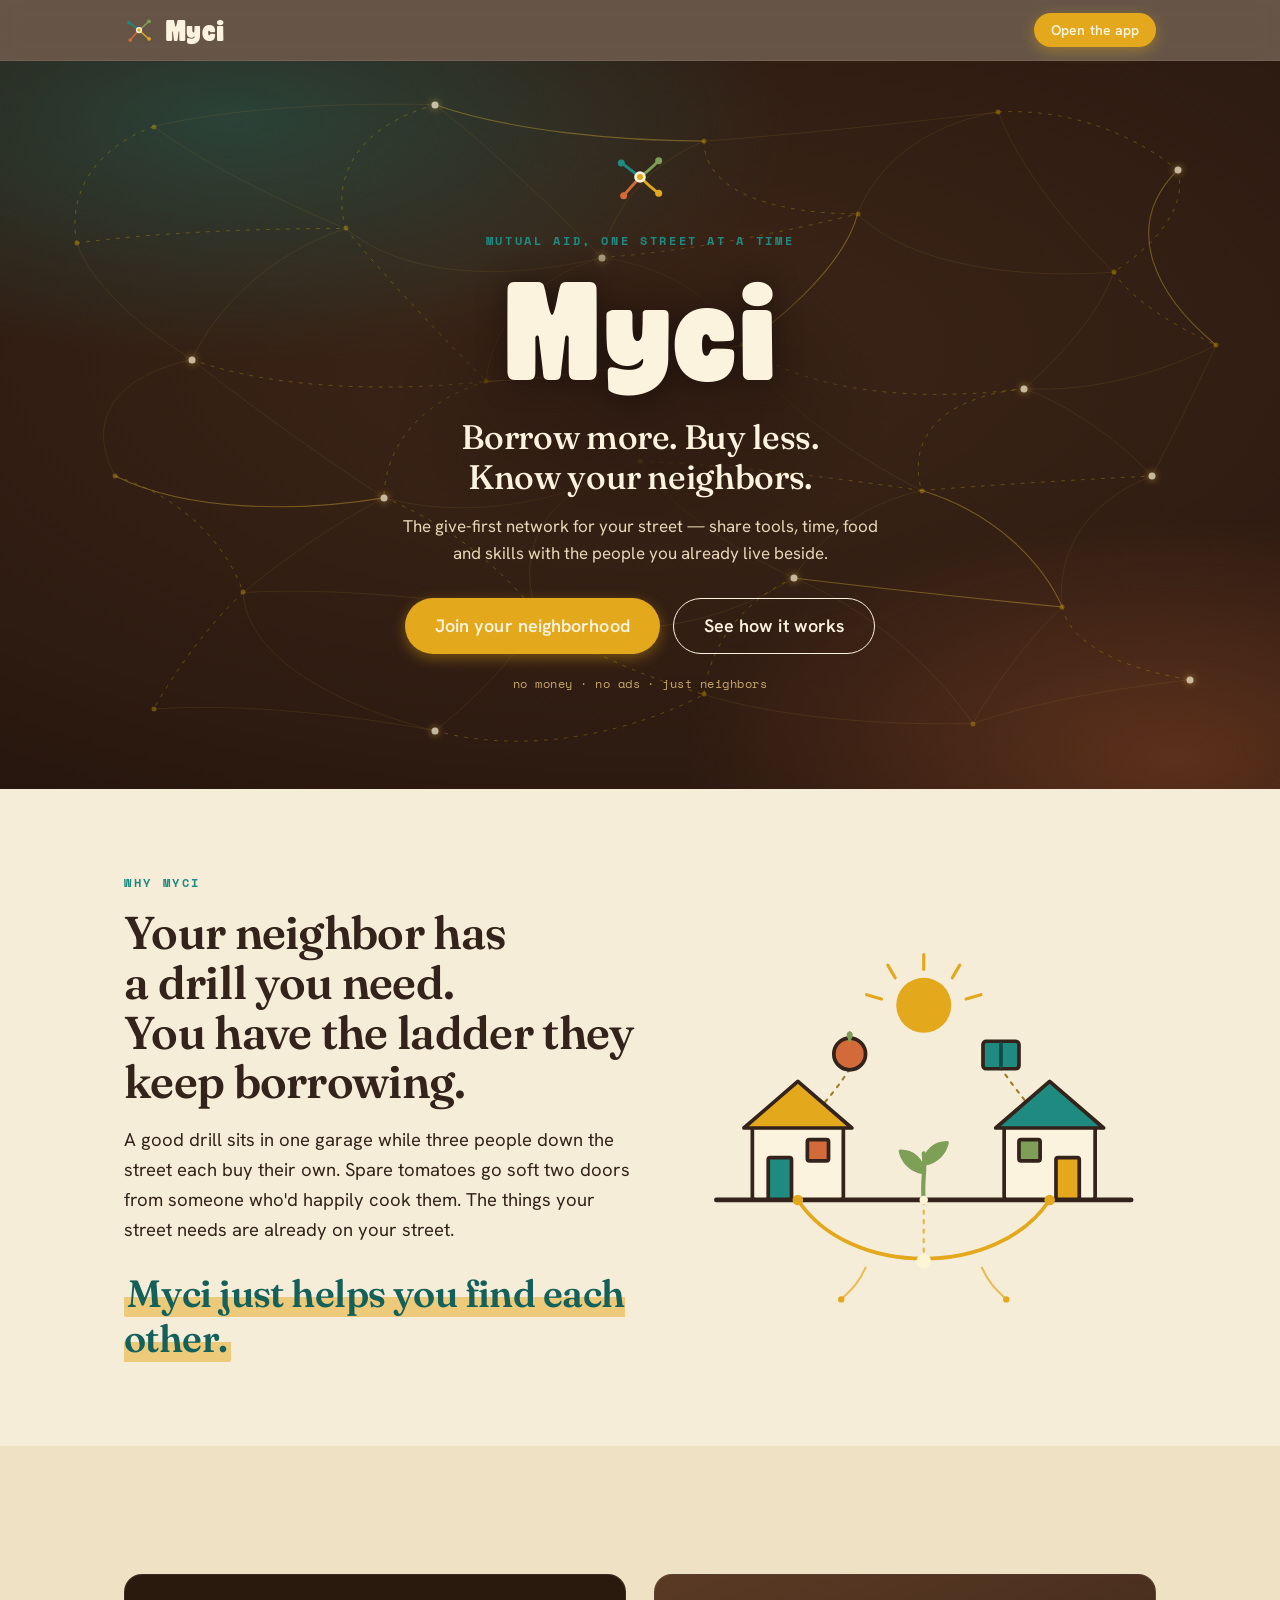
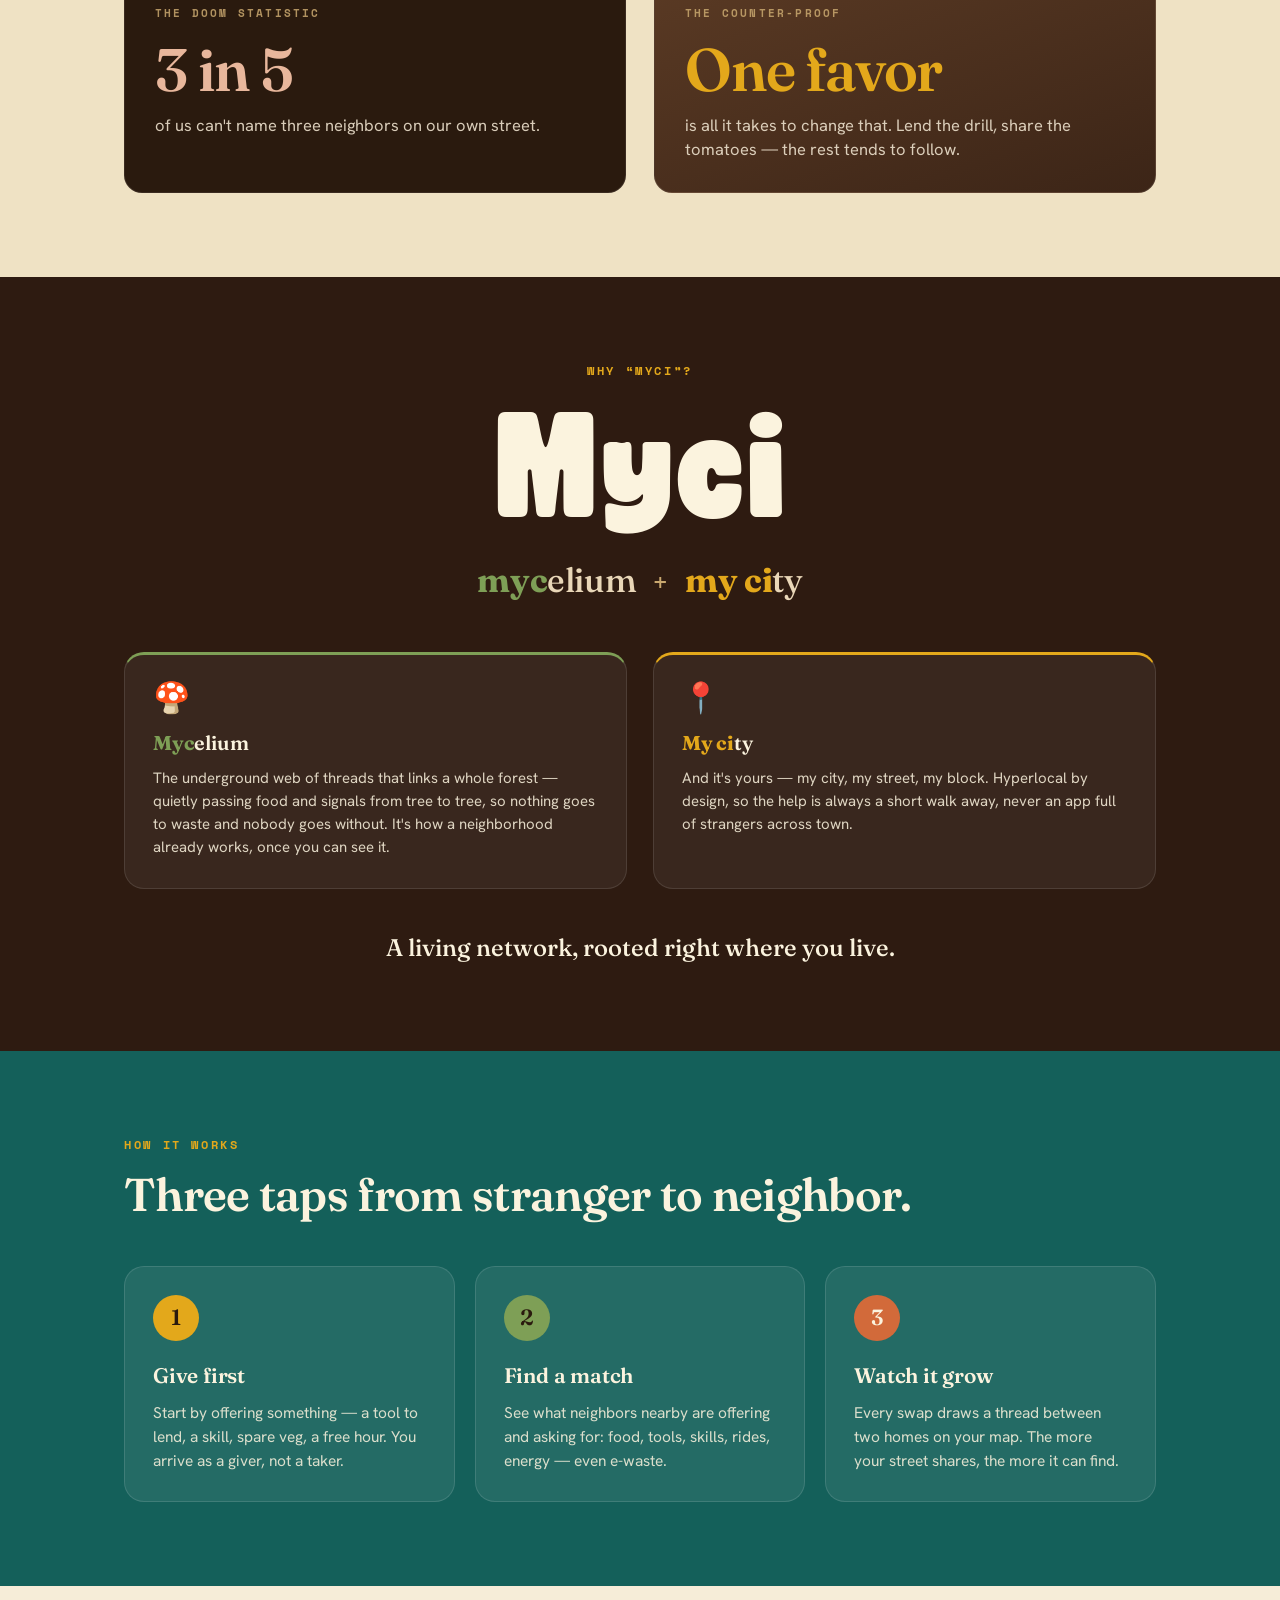
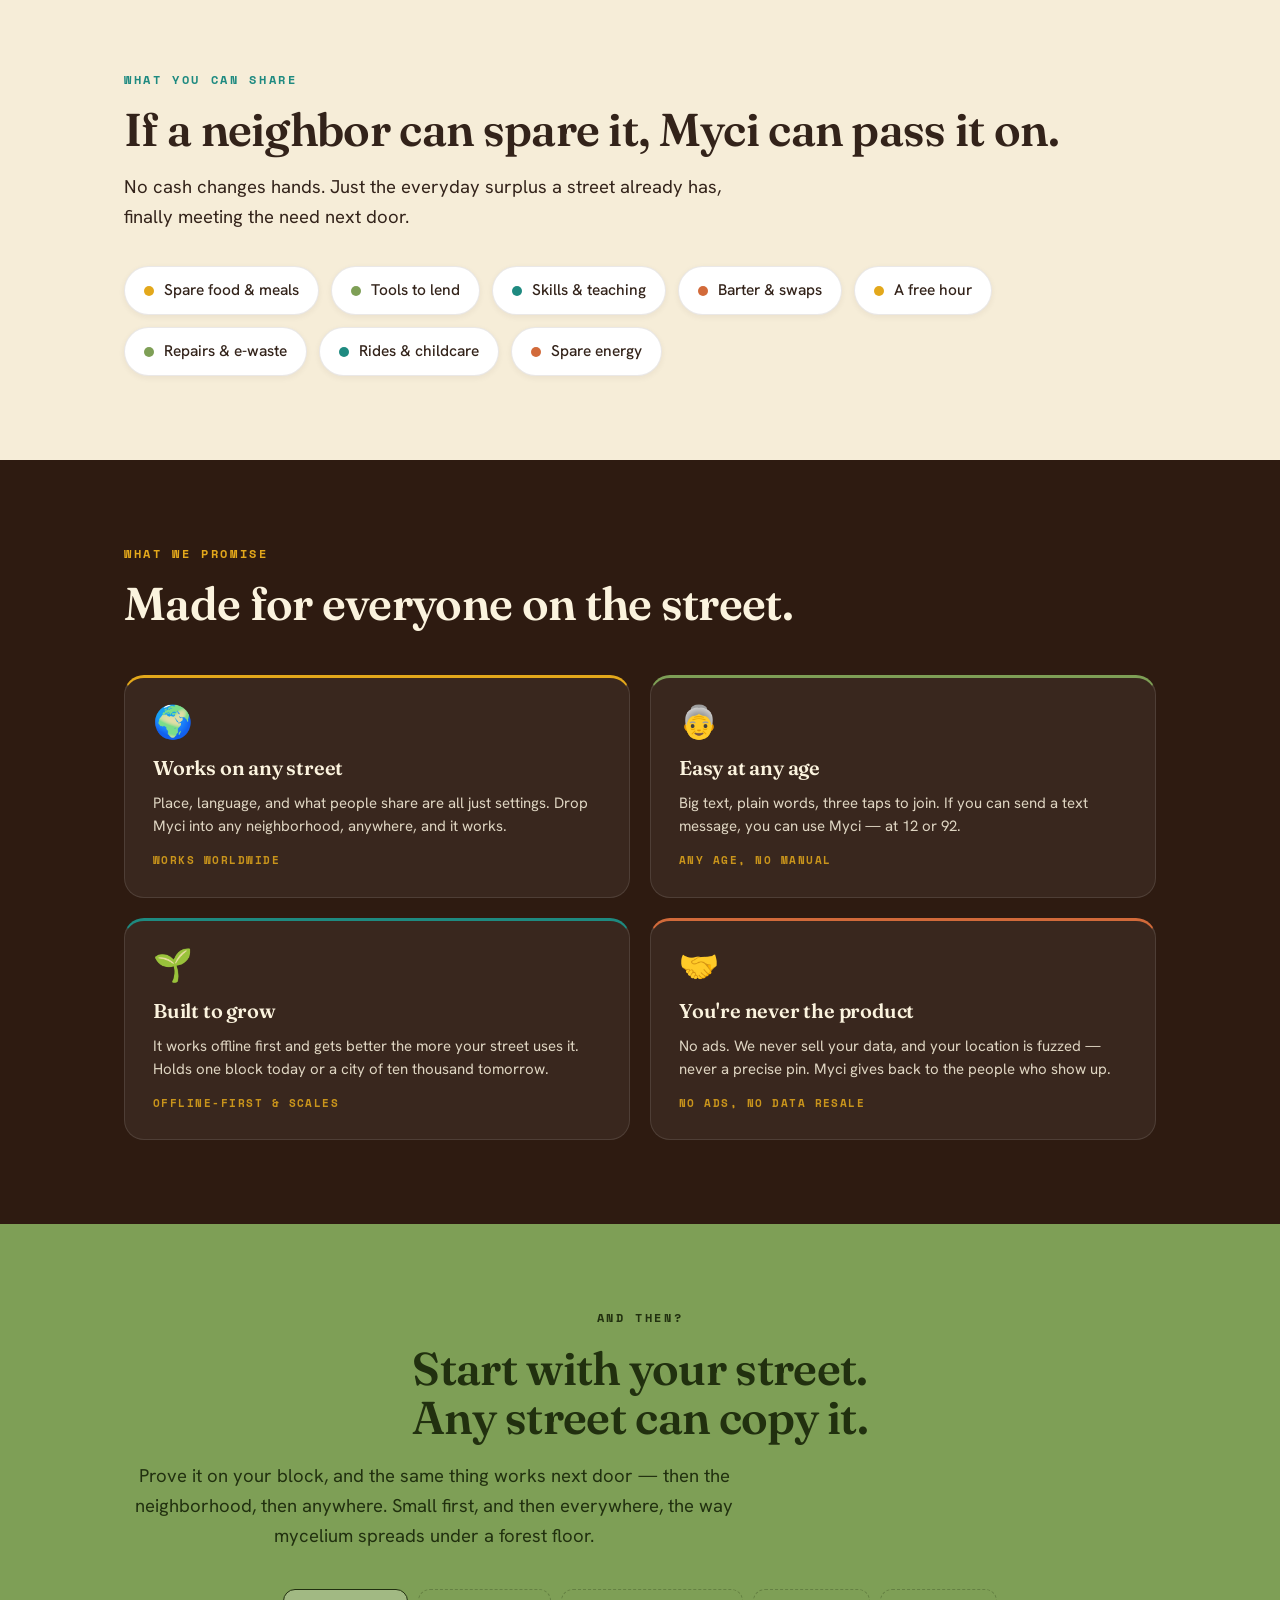
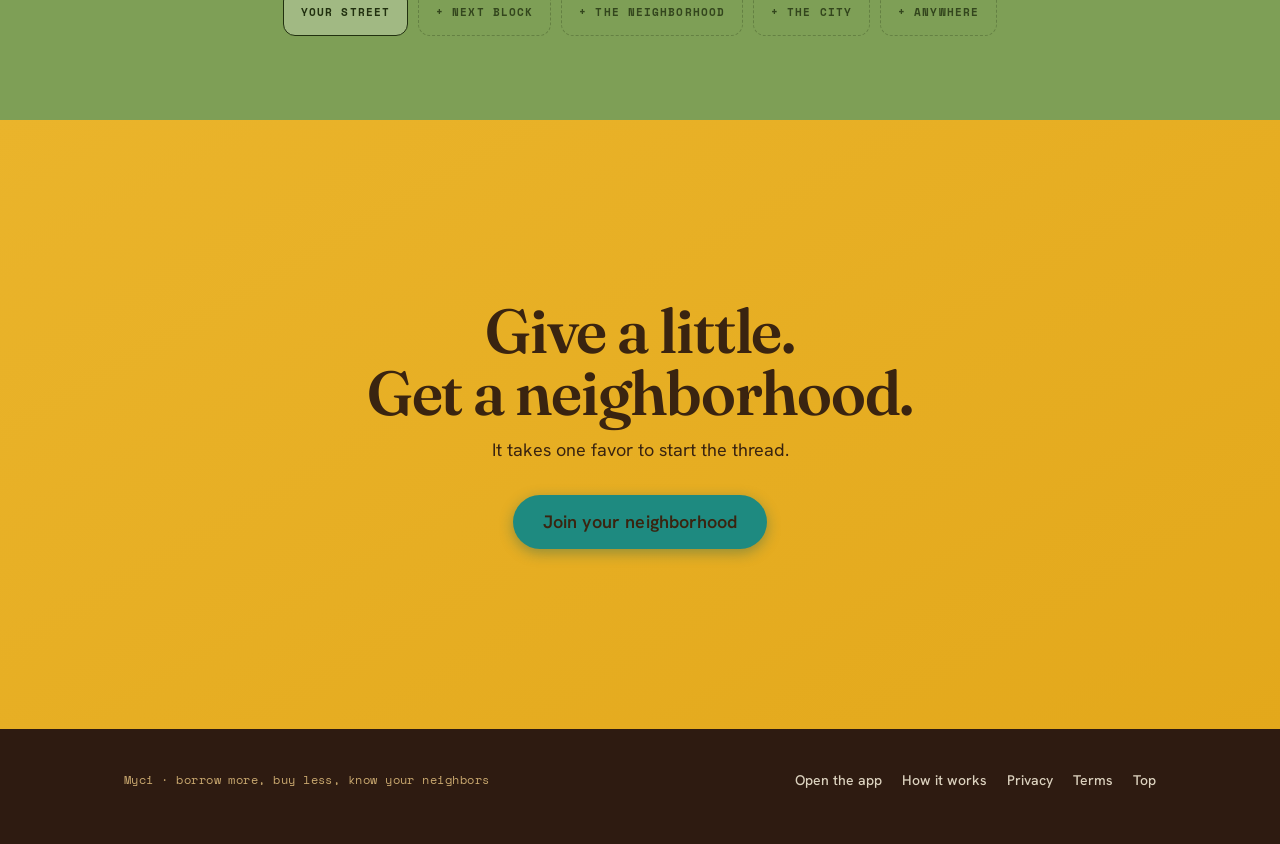
==== myci/index.html @ ec3f11c5 "Add backend API, auth, i18n, and supporting docs - Serverless API routes (auth, posts, neighbors, ac" ====
<!DOCTYPE html>
<html lang="en">
<head>
<meta charset="UTF-8" />
<meta name="viewport" content="width=device-width, initial-scale=1.0" />
<title>Myci — borrow more, buy less, know your neighbors</title>
<meta name="description" content="Myci is the give-first mutual-aid network for your street. Share tools, time, food and skills with the neighbors you already have. No money, no precise location, no ads." />

<meta property="og:title" content="Myci — borrow more, buy less, know your neighbors" />
<meta property="og:description" content="The give-first network for your street. Connect a surplus to a need on one block, then let it grow." />
<meta property="og:type" content="website" />

<link rel="preconnect" href="https://fonts.googleapis.com" />
<link rel="preconnect" href="https://fonts.gstatic.com" crossorigin />
<!-- Fraunces (display, soft 70s serif) · Hanken Grotesk (modern body/UI) · Space Mono (eyebrows) -->
<link href="https://fonts.googleapis.com/css2?family=Fraunces:opsz,wght@9..144,400;9..144,500;9..144,600;9..144,700&family=Hanken+Grotesk:wght@400;500;600;700&family=Space+Mono:wght@400;700&display=swap" rel="stylesheet" />

<link rel="stylesheet" href="globals.css" />
<style>html { scroll-behavior: smooth; }</style>
</head>
<body class="landing">

<a class="skip" href="#main">Skip to content</a>

<!-- ── Header ───────────────────────────────────────────────────────────── -->
<header class="site-header">
  <div class="wrap">
    <a class="logo-lockup" href="/" aria-label="Myci home">
      <svg class="logo-mark" viewBox="0 0 48 48" fill="none" aria-hidden="true">
        <g stroke-linecap="round">
          <path d="M24 24 C18 20 13 15 8 12"   stroke="#1E8A80" stroke-width="2.4"/>
          <path d="M24 24 C31 19 36 14 40 10"  stroke="#7E9F56" stroke-width="2.4"/>
          <path d="M24 24 C19 30 14 35 10 40"  stroke="#D26A3A" stroke-width="2.4"/>
          <path d="M24 24 C31 31 36 35 40 38"  stroke="#E3A81B" stroke-width="2.4"/>
        </g>
        <g>
          <circle cx="8"  cy="12" r="3" fill="#1E8A80"/>
          <circle cx="40" cy="10" r="3" fill="#7E9F56"/>
          <circle cx="10" cy="40" r="3" fill="#D26A3A"/>
          <circle cx="40" cy="38" r="3" fill="#E3A81B"/>
          <circle cx="24" cy="24" r="5" fill="#FBF3DE"/>
          <circle cx="24" cy="24" r="2.6" fill="#E3A81B"/>
        </g>
      </svg>
      <span class="logo-word">Myci</span>
    </a>
    <a class="btn btn-primary btn-sm" href="/app">Open the app</a>
  </div>
</header>

<main id="main">

  <!-- ── Hero ───────────────────────────────────────────────────────────── -->
  <section class="hero">
    <!-- Living mycelium mesh — same construction as the in-app MyceliumNet -->
    <div class="hero-net" id="heroNet" aria-hidden="true"></div>
    <div class="hero-veil" aria-hidden="true"></div>

    <div class="wrap">
      <span class="logo-lockup anim">
        <svg class="logo-mark floaty" viewBox="0 0 48 48" fill="none" aria-hidden="true">
          <g stroke-linecap="round">
            <path d="M24 24 C18 20 13 15 8 12"  stroke="#1E8A80" stroke-width="2.4"/>
            <path d="M24 24 C31 19 36 14 40 10" stroke="#7E9F56" stroke-width="2.4"/>
            <path d="M24 24 C19 30 14 35 10 40" stroke="#D26A3A" stroke-width="2.4"/>
            <path d="M24 24 C31 31 36 35 40 38" stroke="#E3A81B" stroke-width="2.4"/>
          </g>
          <g>
            <circle cx="8"  cy="12" r="3" fill="#1E8A80"/>
            <circle cx="40" cy="10" r="3" fill="#7E9F56"/>
            <circle cx="10" cy="40" r="3" fill="#D26A3A"/>
            <circle cx="40" cy="38" r="3" fill="#E3A81B"/>
            <circle cx="24" cy="24" r="5" fill="#FBF3DE"/>
            <circle cx="24" cy="24" r="2.6" fill="#E3A81B"/>
          </g>
        </svg>
      </span>
      <p class="eyebrow anim d1">Mutual aid, one street at a time</p>
      <h1 class="anim d1">Myci</h1>
      <p class="tagline anim d2">Borrow more. Buy less.<br />Know your neighbors.</p>
      <p class="subline anim d3">The give-first network for your street — share tools, time, food and skills with the people you already live beside.</p>
      <div class="hero-cta anim d4">
        <a class="btn btn-primary btn-lg" href="/app">Join your neighborhood</a>
        <a class="btn btn-outline btn-lg" href="#how">See how it works</a>
      </div>
      <p class="hero-note anim d5">no money · no ads · just neighbors</p>
    </div>
  </section>

  <!-- ── Why ────────────────────────────────────────────────────────────── -->
  <section class="band band-paper">
    <div class="wrap split-grid">
      <div>
        <p class="eyebrow reveal">Why Myci</p>
        <h2 class="section-title reveal" style="--d:.05s">Your neighbor has a drill you need.<br />You have the ladder they keep borrowing.</h2>
        <p class="section-lead reveal" style="--d:.1s">A good drill sits in one garage while three people down the street each buy their own. Spare tomatoes go soft two doors from someone who'd happily cook them. The things your street needs are already on your street.</p>
        <p class="punch-line reveal" style="--d:.18s"><span class="hl">Myci just helps you find each other.</span></p>
      </div>

      <div class="reveal reveal-r" style="--d:.12s">
        <svg class="illus" viewBox="0 0 440 360" role="img" aria-label="Two houses on a street connected by an underground mycelium thread, sharing a tomato and a book">
          <g stroke="#33231A" stroke-width="3.5" stroke-linecap="round" stroke-linejoin="round">
            <!-- sun -->
            <g stroke="#E3A81B" stroke-width="3">
              <line x1="220" y1="26" x2="220" y2="40"/>
              <line x1="186" y1="36" x2="193" y2="48"/>
              <line x1="254" y1="36" x2="247" y2="48"/>
              <line x1="166" y1="64" x2="180" y2="68"/>
              <line x1="274" y1="64" x2="260" y2="68"/>
            </g>
            <circle cx="220" cy="74" r="26" fill="#E3A81B" stroke="none"/>

            <!-- floating shared things -->
            <g stroke-width="2" stroke="#9c7d2e" stroke-dasharray="3 6" fill="none">
              <path d="M150 134 C 135 158, 120 172, 110 186"/>
              <path d="M292 132 C 308 156, 322 170, 330 186"/>
            </g>
            <!-- tomato -->
            <circle cx="150" cy="120" r="15" fill="#D26A3A"/>
            <path d="M150 105 C 146 99, 154 99, 150 105" fill="#7E9F56" stroke="#7E9F56"/>
            <line x1="150" y1="100" x2="150" y2="107" stroke="#7E9F56" stroke-width="3"/>
            <!-- book -->
            <rect x="276" y="108" width="34" height="26" rx="3" fill="#1E8A80"/>
            <line x1="293" y1="110" x2="293" y2="132" stroke="#0e4b46"/>

            <!-- house A -->
            <rect x="58" y="188" width="86" height="70" rx="3" fill="#FBF3DE"/>
            <polygon points="50,190 101,146 152,190" fill="#E3A81B"/>
            <rect x="73" y="218" width="22" height="40" rx="2" fill="#1E8A80"/>
            <rect x="110" y="201" width="20" height="20" rx="2" fill="#D26A3A"/>

            <!-- house B -->
            <rect x="296" y="188" width="86" height="70" rx="3" fill="#FBF3DE"/>
            <polygon points="288,190 339,146 390,190" fill="#1E8A80"/>
            <rect x="345" y="218" width="22" height="40" rx="2" fill="#E3A81B"/>
            <rect x="310" y="201" width="20" height="20" rx="2" fill="#7E9F56"/>

            <!-- ground -->
            <line x1="24" y1="258" x2="416" y2="258" stroke-width="4.5"/>

            <!-- central sprout -->
            <path d="M220 258 C 218 240, 222 230, 220 214" fill="none" stroke="#7E9F56" stroke-width="4"/>
            <path d="M220 232 C 206 230, 200 220, 198 212 C 210 212, 218 220, 220 232 Z" fill="#7E9F56" stroke="#7E9F56"/>
            <path d="M220 224 C 234 222, 240 212, 242 204 C 230 204, 222 212, 220 224 Z" fill="#7E9F56" stroke="#7E9F56"/>
          </g>

          <!-- underground mycelium network (amber on soil) -->
          <g fill="none" stroke="#E3A81B" stroke-linecap="round">
            <path d="M101 258 C 150 332, 290 332, 339 258" stroke-width="3.5"/>
            <path d="M220 316 L 220 258" stroke-width="2" stroke-dasharray="3 6" stroke-opacity=".8"/>
            <path d="M165 322 C 158 338, 150 344, 142 352" stroke-width="2" stroke-opacity=".7"/>
            <path d="M275 322 C 282 338, 290 344, 298 352" stroke-width="2" stroke-opacity=".7"/>
          </g>
          <g>
            <circle cx="101" cy="258" r="5" fill="#E3A81B"/>
            <circle cx="339" cy="258" r="5" fill="#E3A81B"/>
            <circle cx="220" cy="316" r="7" fill="#FEF4D6"/>
            <circle cx="142" cy="352" r="3" fill="#E3A81B"/>
            <circle cx="298" cy="352" r="3" fill="#E3A81B"/>
            <circle cx="220" cy="258" r="4" fill="#FEF4D6"/>
          </g>
        </svg>
      </div>
    </div>
  </section>

  <!-- ── Doom stat → counter-proof (eyebrows kept on purpose) ───────────── -->
  <section class="band band-paper2">
    <div class="wrap">
      <div class="counter">
        <div class="stat-card stat-doom reveal reveal-l">
          <p class="stat-kicker">The doom statistic</p>
          <p class="stat-big">3 in 5</p>
          <p class="stat-label">of us can't name three neighbors on our own street.</p>
        </div>
        <div class="stat-card stat-proof reveal reveal-r" style="--d:.1s">
          <p class="stat-kicker">The counter-proof</p>
          <p class="stat-big">One favor</p>
          <p class="stat-label">is all it takes to change that. Lend the drill, share the tomatoes — the rest tends to follow.</p>
        </div>
      </div>
    </div>
  </section>

  <!-- ── Why the name "Myci" ────────────────────────────────────────────── -->
  <section class="band band-cocoa on-dark" id="name">
    <div class="wrap center">
      <p class="eyebrow reveal">Why &ldquo;Myci&rdquo;?</p>
      <div class="name-word reveal" style="--d:.05s" aria-label="Myci">Myci</div>
      <p class="name-blend reveal" style="--d:.1s">
        <span><b class="nb-myc">myc</b>elium</span>
        <span class="nb-plus">+</span>
        <span><b class="nb-city">my ci</b>ty</span>
      </p>
      <div class="name-cols">
        <article class="name-card reveal" style="--d:.05s">
          <div class="ico">🍄</div>
          <h3><b class="nb-myc">Myc</b>elium</h3>
          <p>The underground web of threads that links a whole forest — quietly passing food and signals from tree to tree, so nothing goes to waste and nobody goes without. It's how a neighborhood already works, once you can see it.</p>
        </article>
        <article class="name-card city reveal" style="--d:.12s">
          <div class="ico">📍</div>
          <h3><b class="nb-city">My ci</b>ty</h3>
          <p>And it's yours — my city, my street, my block. Hyperlocal by design, so the help is always a short walk away, never an app full of strangers across town.</p>
        </article>
      </div>
      <p class="name-foot reveal" style="--d:.18s">A living network, rooted right where you live.</p>
    </div>
  </section>

  <!-- ── How it works ───────────────────────────────────────────────────── -->
  <section class="band band-teal on-dark" id="how">
    <div class="wrap">
      <p class="eyebrow reveal">How it works</p>
      <h2 class="section-title reveal" style="--d:.05s">Three taps from stranger to neighbor.</h2>
      <div class="steps">
        <article class="step reveal" style="--d:.05s">
          <div class="step-num">1</div>
          <h3>Give first</h3>
          <p>Start by offering something — a tool to lend, a skill, spare veg, a free hour. You arrive as a giver, not a taker.</p>
        </article>
        <article class="step reveal" style="--d:.15s">
          <div class="step-num">2</div>
          <h3>Find a match</h3>
          <p>See what neighbors nearby are offering and asking for: food, tools, skills, rides, energy — even e-waste.</p>
        </article>
        <article class="step reveal" style="--d:.25s">
          <div class="step-num">3</div>
          <h3>Watch it grow</h3>
          <p>Every swap draws a thread between two homes on your map. The more your street shares, the more it can find.</p>
        </article>
      </div>
    </div>
  </section>

  <!-- ── What you can share ─────────────────────────────────────────────── -->
  <section class="band band-paper">
    <div class="wrap">
      <p class="eyebrow reveal">What you can share</p>
      <h2 class="section-title reveal" style="--d:.05s">If a neighbor can spare it, Myci can pass it on.</h2>
      <p class="section-lead reveal" style="--d:.1s">No cash changes hands. Just the everyday surplus a street already has, finally meeting the need next door.</p>
      <div class="chips reveal" style="--d:.15s">
        <span class="chip"><span class="dot" style="background:#E3A81B"></span>Spare food &amp; meals</span>
        <span class="chip"><span class="dot" style="background:#7E9F56"></span>Tools to lend</span>
        <span class="chip"><span class="dot" style="background:#1E8A80"></span>Skills &amp; teaching</span>
        <span class="chip"><span class="dot" style="background:#D26A3A"></span>Barter &amp; swaps</span>
        <span class="chip"><span class="dot" style="background:#E3A81B"></span>A free hour</span>
        <span class="chip"><span class="dot" style="background:#7E9F56"></span>Repairs &amp; e-waste</span>
        <span class="chip"><span class="dot" style="background:#1E8A80"></span>Rides &amp; childcare</span>
        <span class="chip"><span class="dot" style="background:#D26A3A"></span>Spare energy</span>
      </div>
    </div>
  </section>

  <!-- ── Promises (the four criteria, said plainly) ─────────────────────── -->
  <section class="band band-cocoa on-dark">
    <div class="wrap">
      <p class="eyebrow reveal">What we promise</p>
      <h2 class="section-title reveal" style="--d:.05s">Made for everyone on the street.</h2>
      <div class="principles">
        <article class="principle reveal" style="--d:.05s">
          <div class="ico">🌍</div>
          <h3>Works on any street</h3>
          <p>Place, language, and what people share are all just settings. Drop Myci into any neighborhood, anywhere, and it works.</p>
          <p class="tick">Works worldwide</p>
        </article>
        <article class="principle reveal" style="--d:.12s">
          <div class="ico">👵</div>
          <h3>Easy at any age</h3>
          <p>Big text, plain words, three taps to join. If you can send a text message, you can use Myci — at 12 or 92.</p>
          <p class="tick">Any age, no manual</p>
        </article>
        <article class="principle reveal" style="--d:.19s">
          <div class="ico">🌱</div>
          <h3>Built to grow</h3>
          <p>It works offline first and gets better the more your street uses it. Holds one block today or a city of ten thousand tomorrow.</p>
          <p class="tick">Offline-first &amp; scales</p>
        </article>
        <article class="principle reveal" style="--d:.26s">
          <div class="ico">🤝</div>
          <h3>You're never the product</h3>
          <p>No ads. We never sell your data, and your location is fuzzed — never a precise pin. Myci gives back to the people who show up.</p>
          <p class="tick">No ads, no data resale</p>
        </article>
      </div>
    </div>
  </section>

  <!-- ── One street → every street ──────────────────────────────────────── -->
  <section class="band band-green">
    <div class="wrap pattern">
      <p class="eyebrow reveal" style="color:#21300F">And then?</p>
      <h2 class="section-title reveal" style="--d:.05s">Start with your street.<br />Any street can copy it.</h2>
      <p class="section-lead center reveal" style="--d:.1s">Prove it on your block, and the same thing works next door — then the neighborhood, then anywhere. Small first, and then everywhere, the way mycelium spreads under a forest floor.</p>
      <div class="grid-streets reveal" style="--d:.15s">
        <span class="tile lit">Your street</span>
        <span class="tile">+ next block</span>
        <span class="tile">+ the neighborhood</span>
        <span class="tile">+ the city</span>
        <span class="tile">+ anywhere</span>
      </div>
    </div>
  </section>

  <!-- ── Final CTA ──────────────────────────────────────────────────────── -->
  <section class="band band-amber">
    <div class="wrap final">
      <h2 class="reveal">Give a little.<br />Get a neighborhood.</h2>
      <p class="reveal" style="--d:.08s">It takes one favor to start the thread.</p>
      <a class="btn btn-teal btn-lg reveal" style="--d:.16s" href="/app">Join your neighborhood</a>
    </div>
  </section>

</main>

<!-- ── Footer ───────────────────────────────────────────────────────────── -->
<footer class="site-footer">
  <div class="wrap">
    <span class="muted">Myci · borrow more, buy less, know your neighbors</span>
    <nav class="links" aria-label="Footer">
      <a href="/app">Open the app</a>
      <a href="#how">How it works</a>
      <a href="/privacy">Privacy</a>
      <a href="/terms">Terms</a>
      <a href="#main">Top</a>
    </nav>
  </div>
</footer>

<script>
  // ── Living mycelium mesh — a faithful port of the app's MyceliumNet
  // (myci-screens-intro.jsx): same node layout, nearest-neighbour edges,
  // threadPath geometry, dashed amber "flow" threads and pulsing nodes.
  (function buildNet() {
    var host = document.getElementById('heroNet');
    if (!host) return;

    function threadPath(x1, y1, x2, y2, seed) {
      var dx = x2 - x1, dy = y2 - y1;
      var len = Math.hypot(dx, dy) || 1;
      var nx = -dy / len, ny = dx / len;
      var wobble = ((seed * 37) % 10) - 5;
      var off = (len * 0.10) + wobble;
      var c1x = x1 + dx * 0.3 + nx * off, c1y = y1 + dy * 0.3 + ny * off;
      var c2x = x1 + dx * 0.7 + nx * off * 0.7, c2y = y1 + dy * 0.7 + ny * off * 0.7;
      return 'M ' + x1 + ' ' + y1 + ' C ' + c1x + ' ' + c1y + ', ' + c2x + ' ' + c2y + ', ' + x2 + ' ' + y2;
    }

    var nodes = [
      [12,9],[34,6],[55,11],[78,7],[92,15],
      [6,25],[27,23],[47,27],[67,21],[87,29],
      [15,41],[38,44],[58,39],[80,45],[95,39],
      [9,57],[30,60],[50,55],[72,59],[90,57],
      [19,73],[42,76],[62,71],[83,75],
      [12,89],[34,92],[55,87],[76,91],[93,85]
    ];
    var edges = [], TH = 25;
    for (var i = 0; i < nodes.length; i++) {
      var cand = [];
      for (var j = i + 1; j < nodes.length; j++) {
        var d = Math.hypot(nodes[i][0] - nodes[j][0], nodes[i][1] - nodes[j][1]);
        if (d < TH) cand.push([j, d]);
      }
      cand.sort(function (a, b) { return a[1] - b[1]; });
      cand.slice(0, 3).forEach(function (c) { edges.push([i, c[0]]); });
    }

    var paths = edges.map(function (e, i) {
      var a = e[0], b = e[1];
      var d = threadPath(nodes[a][0], nodes[a][1], nodes[b][0], nodes[b][1], i + 1);
      var grow = i % 9 === 4;
      var flow = !grow && i % 3 === 0;
      if (grow) return '<path class="myc-grow" d="' + d + '" fill="none" stroke="#E6BE3E" stroke-width="1.1" stroke-linecap="round" vector-effect="non-scaling-stroke" style="stroke-dasharray:560;stroke-dashoffset:0;opacity:.5;animation-delay:' + ((i % 7) * 1.7) + 's"/>';
      if (flow) return '<path class="myc-flow" d="' + d + '" fill="none" stroke="#D6AD08" stroke-opacity=".45" stroke-width="1" stroke-linecap="round" stroke-dasharray="3 7" vector-effect="non-scaling-stroke" style="animation-duration:' + (3.2 + (i % 5) * 0.9) + 's"/>';
      return '<path d="' + d + '" fill="none" stroke="#9c7d2e" stroke-opacity=".28" stroke-width="0.85" stroke-linecap="round" vector-effect="non-scaling-stroke"/>';
    }).join('');

    var svg = '<svg viewBox="0 0 100 100" preserveAspectRatio="none" style="position:absolute;inset:0;width:100%;height:100%;overflow:visible">' + paths + '</svg>';

    var dots = nodes.map(function (n, i) {
      var lit = i % 3 === 1;
      var s = lit ? 7 : 5;
      var style = 'position:absolute;left:' + n[0] + '%;top:' + n[1] + '%;width:' + s + 'px;height:' + s + 'px;'
        + 'border-radius:50%;transform:translate(-50%,-50%);'
        + 'background:' + (lit ? '#FEF4D6' : '#D6AD08') + ';'
        + 'opacity:' + (lit ? 1 : 0.5) + ';'
        + (lit ? 'box-shadow:0 0 7px 1px #f2c94c88;animation:nodePulse 3.6s ease-in-out infinite;animation-delay:' + ((i % 9) * 0.5) + 's;' : '');
      return '<div style="' + style + '"></div>';
    }).join('');

    host.innerHTML = svg + dots;
  })();
</script>

<script>
  // Scroll-reveal — progressive enhancement; the page is complete without JS.
  (function () {
    var els = document.querySelectorAll('.reveal');
    if (!('IntersectionObserver' in window) ||
        (window.matchMedia && matchMedia('(prefers-reduced-motion: reduce)').matches)) {
      els.forEach(function (el) { el.classList.add('is-visible'); });
      return;
    }
    var io = new IntersectionObserver(function (entries) {
      entries.forEach(function (e) {
        if (e.isIntersecting) { e.target.classList.add('is-visible'); io.unobserve(e.target); }
      });
    }, { threshold: 0.15, rootMargin: '0px 0px -8% 0px' });
    els.forEach(function (el) { io.observe(el); });
  })();
</script>
</body>
</html>
---- myci/globals.css ----
/* ─────────────────────────────────────────────────────────────────────────
   globals.css — Myci design system
   Shared by the landing page (index.html) and the app prototype (Myci.html).
   One source of truth for palette, type, texture, and motion.
   ───────────────────────────────────────────────────────────────────────── */

/* ── Brand display face ── */
@font-face {
  font-family: 'Super Mellow';
  src: url("SuperMellow.ttf") format("truetype");
  font-weight: normal;
  font-style: normal;
  font-display: swap;
}

:root {
  /* ── 70s earth palette ── */
  --accent:    #D6AD08;  /* amber — give */
  --amber-dk:  #B27500;
  --tobacco:   #472C1C;  /* deep brown */
  --soil:      #3A2A1E;
  --soil-dk:   #2e2016;
  --soil-dkr:  #1c130b;
  --sage:      #8CA679;  /* request / growth */
  --rust:      #C26A2B;  /* barter */
  --cream:     #FEF4D6;  /* ink on dark */
  --parchment: #E8DCC8;
  --muted:     #b79a6e;  /* mono captions */
  --muted-dim: #9a8260;

  /* ── Type ── */
  --display: 'Super Mellow', 'Alfa Slab One', serif;  /* big chunky headers + MYCI wordmark */
  --slab:    'Trocchi', serif;        /* body */
  --type:    'Cutive', serif;         /* typewriter labels */
  --mono:    'Cutive Mono', monospace;/* chrome / eyebrows */

  /* ── Rhythm ── */
  --maxw: 1080px;
  --radius: 16px;
}

* { box-sizing: border-box; }

/* ── Grain / paper texture (matches the in-app <Grain/> primitive) ── */
.grain {
  position: absolute; inset: 0; pointer-events: none;
  background-image: url("data:image/svg+xml;utf8,%3Csvg%20xmlns='http://www.w3.org/2000/svg'%20width='160'%20height='160'%3E%3Cfilter%20id='n'%3E%3CfeTurbulence%20type='fractalNoise'%20baseFrequency='0.9'%20numOctaves='2'%20stitchTiles='stitch'/%3E%3CfeColorMatrix%20type='saturate'%20values='0'/%3E%3C/filter%3E%3Crect%20width='100%25'%20height='100%25'%20filter='url(%23n)'%20opacity='0.5'/%3E%3C/svg%3E");
  background-size: 160px 160px;
  opacity: 0.06; mix-blend-mode: multiply;
}

/* ── Shared keyframes (used by the app screens too) ── */
@keyframes growThread   { from { stroke-dashoffset: 120; } to { stroke-dashoffset: 0; } }
@keyframes youPulse     { 0%,100% { opacity: .45; transform: scale(1); } 50% { opacity: 1; transform: scale(1.14); } }
@keyframes toastIn      { from { opacity: 0; transform: translateX(-50%) translateY(10px); } to { opacity: 1; transform: translateX(-50%) translateY(0); } }
@keyframes slideInRight { from { transform: translateX(34px); } to { transform: none; } }
@keyframes slideInLeft  { from { transform: translateX(-34px); } to { transform: none; } }
@keyframes fadeUp       { from { transform: translateY(14px); } to { transform: none; } }
@keyframes revealUp     { from { opacity: 0; transform: translateY(16px); } to { opacity: 1; transform: none; } }
@keyframes slideUpScale { from { transform: translateY(44px) scale(.96); } to { transform: none; } }
@keyframes riseUp       { from { transform: translateY(9px); } to { transform: none; } }
@keyframes sheetUp      { from { transform: translateY(100%); } to { transform: translateY(0); } }
@keyframes fadeIn       { from { opacity: 0; } to { opacity: 1; } }
@keyframes mycFlow      { to { stroke-dashoffset: -20; } }
@keyframes mycGrow      { 0% { stroke-dashoffset: 560; opacity: 0; } 8% { opacity: .5; } 42% { stroke-dashoffset: 0; opacity: .5; } 90% { stroke-dashoffset: 0; opacity: .5; } 100% { stroke-dashoffset: 0; opacity: 0; } }
@keyframes nodePulse    { 0%,100% { opacity: .5; transform: translate(-50%,-50%) scale(1); } 50% { opacity: 1; transform: translate(-50%,-50%) scale(1.5); } }

/* ─────────────────────────────────────────────────────────────────────────
   LANDING PAGE — 70s revival palette, scoped fonts, animation system.
   Font + palette overrides live on body.landing so the app (Myci.html) keeps
   its own identity via the :root values above.
   ───────────────────────────────────────────────────────────────────────── */

html, body { margin: 0; }

body.landing {
  /* ── 70s palette ── */
  --paper:    #F6EDD8;   /* warm cream — the secondary base */
  --paper-2:  #EFE2C4;
  --ink:      #33231A;   /* deep cocoa text on cream */
  --ink-soft: #6E5A49;
  --amber:    #E3A81B;   /* give */
  --teal:     #1E8A80;   /* connect */
  --teal-dk:  #14605A;
  --green:    #7E9F56;   /* grow (avocado) */
  --orange:   #D26A3A;   /* barter / energy (terracotta) */
  --cocoa:    #2E1B11;   /* dark band */
  --cocoa-2:  #3C2517;
  --cream:    #FBF3DE;   /* light ink on dark */
  --muted:    #C9A86F;

  /* ── Type (modern body + characterful display, scoped to landing) ── */
  --display:  'Fraunces', Georgia, serif;
  --wordmark: 'Super Mellow', 'Fraunces', Georgia, serif; /* the "Myci" name only */
  --slab:     'Hanken Grotesk', system-ui, sans-serif;  /* body */
  --type:     'Hanken Grotesk', system-ui, sans-serif;  /* UI / buttons */
  --mono:     'Space Mono', ui-monospace, monospace;    /* eyebrows */

  background: var(--paper);
  color: var(--ink);
  font-family: var(--slab);
  font-size: 17px;
  -webkit-font-smoothing: antialiased;
  text-rendering: optimizeLegibility;
  line-height: 1.6;
}

.landing img, .landing svg { display: block; }
.landing a { color: inherit; }

.skip {
  position: absolute; left: -9999px; top: 0; z-index: 100;
  background: var(--amber); color: var(--ink); padding: 10px 16px;
  border-radius: 0 0 10px 0; font-family: var(--type); font-weight: 600;
}
.skip:focus { left: 0; }
:focus-visible { outline: 3px solid var(--teal); outline-offset: 3px; border-radius: 4px; }

.wrap { width: 100%; max-width: var(--maxw); margin: 0 auto; padding: 0 24px; }

.eyebrow {
  font-family: var(--mono); text-transform: uppercase;
  letter-spacing: .22em; font-size: 12px; font-weight: 700; color: var(--teal);
  margin: 0 0 16px;
}
.on-dark .eyebrow { color: var(--amber); }

/* ── Logo mark ── */
.logo-lockup { display: inline-flex; align-items: center; gap: 11px; text-decoration: none; }
.logo-mark { width: 30px; height: 30px; flex-shrink: 0; }
.logo-word {
  font-family: var(--wordmark); font-weight: normal;
  font-size: 30px; letter-spacing: .01em; line-height: 1; color: currentColor;
}

/* ── Header ── */
.site-header {
  position: sticky; top: 0; z-index: 40;
  background: rgba(46,27,17,.72); backdrop-filter: blur(10px) saturate(1.2);
  border-bottom: 1px solid #ffffff14; color: var(--cream);
}
.site-header .wrap {
  display: flex; align-items: center; justify-content: space-between;
  padding-top: 13px; padding-bottom: 13px;
}

/* ── Buttons (body font, vertically centred) ── */
.btn {
  display: inline-flex; align-items: center; justify-content: center; gap: 9px;
  font-family: var(--type); font-weight: 600; font-size: 16px; line-height: 1;
  letter-spacing: .005em; padding: 15px 24px; border-radius: 999px; border: none;
  cursor: pointer; text-decoration: none; white-space: nowrap;
  transition: transform .12s ease, box-shadow .12s ease, background .12s ease;
}
.btn > i { line-height: 1; }
.btn:hover { transform: translateY(-2px); }
.btn:active { transform: translateY(0); }
.btn-primary {
  background: var(--amber); color: #3A2410;
  box-shadow: 0 4px 14px rgba(227,168,27,.4);
}
.btn-primary:hover { background: #efb52c; box-shadow: 0 7px 20px rgba(227,168,27,.5); }
.btn-teal { background: var(--teal); color: #FBF3DE; box-shadow: 0 4px 14px rgba(20,96,90,.4); }
.btn-teal:hover { background: #239b90; }
.btn-outline { background: transparent; color: currentColor; border: 1.5px solid currentColor; }
.btn-outline:hover { background: #ffffff14; }
.btn-sm { padding: 10px 17px; font-size: 14px; }
.btn-lg { padding: 18px 30px; font-size: 18px; }

/* ── Bands & section rhythm ── */
section.band { padding: 84px 0; position: relative; overflow: hidden; }
.band-paper  { background: var(--paper); color: var(--ink); }
.band-paper2 { background: var(--paper-2); color: var(--ink); }
.band-cocoa  { background: var(--cocoa); color: var(--cream); }
.band-teal   { background: var(--teal-dk); color: var(--cream); }
.band-green  { background: var(--green); color: #21300F; }
.band-amber  { background: linear-gradient(150deg, #EAB42B, var(--amber)); color: #3A2410; }
.on-dark { color: var(--cream); }

h2.section-title {
  font-family: var(--display); font-optical-sizing: auto; font-weight: 600;
  font-size: clamp(30px, 5vw, 46px); line-height: 1.08; margin: 0;
  letter-spacing: -.015em; text-wrap: balance; color: inherit;
}
.section-lead {
  font-family: var(--slab); font-size: 18.5px; max-width: 620px; margin: 18px 0 0;
  line-height: 1.62; color: inherit; opacity: .82;
}
.center { text-align: center; }
.center .section-lead { margin-left: auto; margin-right: auto; }

/* Two-column section with an illustration */
.split-grid { display: grid; grid-template-columns: 1fr; gap: 34px; align-items: center; }
@media (min-width: 820px) { .split-grid { grid-template-columns: 1.05fr .95fr; gap: 52px; } }
.illus { width: 100%; height: auto; display: block; }

/* Emphasised punchline — the one line that says what Myci is for */
.punch-line {
  font-family: var(--display); font-optical-sizing: auto; font-weight: 600;
  font-size: clamp(24px, 4.2vw, 38px); line-height: 1.2; letter-spacing: -.015em;
  margin: 26px 0 0; color: var(--teal-dk);
}
.punch-line .hl {
  background: linear-gradient(transparent 58%, rgba(227,168,27,.5) 58%);
  padding: 0 .08em; border-radius: 2px;
}

/* ── Hero ── */
.hero {
  position: relative; overflow: hidden; padding: 88px 0 84px;
  background:
    radial-gradient(80% 60% at 18% 8%, rgba(30,138,128,.34) 0%, transparent 55%),
    radial-gradient(70% 60% at 92% 96%, rgba(210,106,58,.30) 0%, transparent 55%),
    radial-gradient(110% 90% at 50% 40%, #3C2517 0%, #2E1B11 60%, #20120A 100%);
  color: var(--cream);
}
.hero-net { position: absolute; inset: 0; pointer-events: none; opacity: .72; }
/* brown radial under the title for separation (same idea as the app landing) */
.hero-veil {
  position: absolute; left: 50%; top: 46%; transform: translate(-50%, -50%);
  width: min(760px, 122vw); height: 560px; pointer-events: none;
  background: radial-gradient(ellipse 46% 42% at 50% 50%,
    rgba(46,27,17,.94) 0%, rgba(46,27,17,.72) 34%, rgba(46,27,17,0) 72%);
}
.hero .wrap { position: relative; text-align: center; }
.hero .logo-lockup { justify-content: center; margin-bottom: 26px; }
.hero .logo-mark { width: 56px; height: 56px; }
.hero h1 {
  font-family: var(--wordmark); font-weight: normal;
  font-size: clamp(66px, 15vw, 140px); line-height: .92; margin: 6px 0 0;
  letter-spacing: .01em; color: var(--cream);
  text-shadow: 0 2px 30px rgba(0,0,0,.4);
}
.hero h1 .seed { color: var(--amber); }
.hero .tagline {
  font-family: var(--display); font-optical-sizing: auto; font-weight: 500;
  font-size: clamp(22px, 4.2vw, 34px); line-height: 1.18;
  margin: 22px auto 0; max-width: 640px; color: var(--cream); letter-spacing: -.01em;
}
.hero .subline {
  font-family: var(--slab); font-size: 17px; line-height: 1.55;
  margin: 16px auto 0; max-width: 480px; color: #E9D7B8;
}
.hero-cta { display: flex; gap: 13px; justify-content: center; flex-wrap: wrap; margin-top: 32px; }
.hero-note {
  font-family: var(--mono); font-size: 12px; color: var(--muted);
  margin-top: 20px; letter-spacing: .04em;
}

/* ── Doom / counter-proof (warm "human" cards, side by side) ── */
.counter { display: grid; grid-template-columns: 1fr; gap: 22px; margin-top: 44px; align-items: stretch; }
@media (min-width: 720px) { .counter { grid-template-columns: 1fr 1fr; gap: 28px; } }
.stat-card { border-radius: 18px; padding: 30px; position: relative; overflow: hidden; border: 1px solid #ffffff14; }
.stat-doom  { background: #2a1a0e; color: var(--cream); }
.stat-proof { background: linear-gradient(160deg, #5a3a24, #3C2517); color: var(--cream); }
.stat-big {
  font-family: var(--display); font-optical-sizing: auto; font-weight: 600;
  font-size: clamp(42px, 8vw, 60px); line-height: 1; margin: 0; letter-spacing: -.02em;
}
.stat-doom .stat-big  { color: #e8b79c; }
.stat-proof .stat-big { color: var(--amber); }
.stat-label { font-family: var(--slab); font-size: 16.5px; margin: 14px 0 0; line-height: 1.5; color: #E8DCC8; opacity: .92; }
.stat-kicker { font-family: var(--mono); font-size: 11px; font-weight: 700; letter-spacing: .2em; text-transform: uppercase; color: var(--muted); margin: 0 0 16px; opacity: .85; }

/* ── Why the name "Myci" ── */
.name-word {
  font-family: var(--wordmark); font-weight: normal;
  font-size: clamp(72px, 16vw, 150px); line-height: .9; margin: 10px 0 0;
  color: var(--cream); letter-spacing: .01em;
}
.name-blend {
  display: flex; gap: 16px; align-items: baseline; justify-content: center; flex-wrap: wrap;
  font-family: var(--display); font-optical-sizing: auto; font-weight: 500;
  font-size: clamp(22px, 4.4vw, 34px); letter-spacing: -.01em;
  margin: 22px 0 0; color: #E9D7B8;
}
.name-blend b { font-weight: 700; }
.name-blend .nb-myc { color: var(--green); }
.name-blend .nb-city { color: var(--amber); }
.name-blend .nb-plus { font-family: var(--mono); color: var(--muted); font-size: .8em; }
.name-cols { display: grid; grid-template-columns: 1fr; gap: 20px; margin-top: 44px; text-align: left; }
@media (min-width: 760px) { .name-cols { grid-template-columns: 1fr 1fr; gap: 26px; } }
.name-card {
  background: #ffffff0e; border: 1px solid #ffffff1c; border-radius: 20px;
  padding: 28px; border-top: 3px solid var(--green);
}
.name-card.city { border-top-color: var(--amber); }
.name-card .ico { font-size: 30px; line-height: 1; }
.name-card h3 {
  font-family: var(--display); font-weight: 600; font-size: 20px;
  margin: 14px 0 8px; letter-spacing: -.01em; color: var(--cream);
}
.name-card h3 b { font-style: normal; }
.name-card .nb-myc { color: var(--green); }
.name-card .nb-city { color: var(--amber); }
.name-card p { margin: 0; font-family: var(--slab); font-size: 15px; line-height: 1.55; opacity: .85; }
.name-foot { font-family: var(--display); font-weight: 500; font-size: clamp(19px, 3vw, 24px); margin: 40px auto 0; max-width: 560px; color: var(--cream); }

/* ── Steps ── */
.steps { display: grid; grid-template-columns: 1fr; gap: 20px; margin-top: 46px; }
@media (min-width: 760px) { .steps { grid-template-columns: repeat(3, 1fr); } }
.step {
  background: #ffffff12; border: 1px solid #ffffff1f; border-radius: 20px;
  padding: 28px; position: relative;
}
.step-num {
  font-family: var(--display); font-weight: 600; font-size: 22px; color: #2A1A0E;
  width: 46px; height: 46px; border-radius: 50%; display: grid; place-items: center;
}
.step:nth-child(1) .step-num { background: var(--amber); }
.step:nth-child(2) .step-num { background: var(--green); }
.step:nth-child(3) .step-num { background: var(--orange); color: #FBF3DE; }
.step h3 { font-family: var(--display); font-weight: 600; font-size: 21px; margin: 18px 0 8px; color: inherit; letter-spacing: -.01em; }
.step p { margin: 0; font-family: var(--slab); font-size: 15.5px; line-height: 1.55; opacity: .85; }

/* ── Flow / categories ── */
.chips { display: flex; flex-wrap: wrap; gap: 12px; margin-top: 34px; }
.chip {
  font-family: var(--slab); font-weight: 500; font-size: 15.5px;
  padding: 11px 19px; border-radius: 999px; background: #fff;
  border: 1.5px solid #33231a1a; color: var(--ink);
  display: inline-flex; align-items: center; gap: 10px;
  box-shadow: 0 2px 6px rgba(51,35,26,.06); transition: transform .12s ease;
}
.chip:hover { transform: translateY(-2px); }
.chip .dot { width: 10px; height: 10px; border-radius: 50%; flex-shrink: 0; }

/* ── Principles ── */
.principles { display: grid; grid-template-columns: 1fr; gap: 20px; margin-top: 46px; }
@media (min-width: 700px) { .principles { grid-template-columns: 1fr 1fr; } }
.principle {
  background: #ffffff0e; border: 1px solid #ffffff1c; border-radius: 20px;
  padding: 28px; position: relative;
  border-top: 3px solid var(--amber);
}
.principle:nth-child(2) { border-top-color: var(--green); }
.principle:nth-child(3) { border-top-color: var(--teal); }
.principle:nth-child(4) { border-top-color: var(--orange); }
.principle .ico { font-size: 32px; line-height: 1; }
.principle h3 { font-family: var(--display); font-weight: 600; font-size: 20px; margin: 14px 0 8px; color: inherit; letter-spacing: -.01em; }
.principle p { margin: 0; font-family: var(--slab); font-size: 15px; line-height: 1.55; opacity: .85; }
.principle .tick { font-family: var(--mono); font-size: 10.5px; font-weight: 700; letter-spacing: .14em; text-transform: uppercase; color: var(--amber); margin: 14px 0 0; }

/* ── One street → every street ── */
.pattern { text-align: center; }
.pattern .grid-streets { display: flex; gap: 10px; justify-content: center; flex-wrap: wrap; margin-top: 38px; }
.pattern .tile {
  font-family: var(--mono); font-size: 11px; font-weight: 700; letter-spacing: .1em; text-transform: uppercase;
  padding: 14px 17px; border-radius: 12px; border: 1.5px dashed #21300F44; color: #21300Fcc;
}
.pattern .tile.lit { border-style: solid; border-color: #21300F; color: #21300F; background: #ffffff44; }

/* ── Final CTA ── */
.final { text-align: center; padding: 96px 0; }
.final h2 {
  font-family: var(--display); font-weight: 600; font-size: clamp(36px, 7vw, 62px);
  line-height: 1; margin: 0 0 12px; letter-spacing: -.02em; color: inherit;
}
.final p { font-family: var(--slab); font-size: 18px; margin: 0 0 30px; opacity: .82; }

/* ── Footer ── */
.site-footer { background: var(--cocoa); color: var(--cream); padding: 40px 0 52px; }
.site-footer .wrap { display: flex; flex-wrap: wrap; gap: 14px; justify-content: space-between; align-items: center; }
.site-footer .muted { font-family: var(--mono); font-size: 11.5px; color: var(--muted); letter-spacing: .04em; }
.site-footer .links { display: flex; gap: 20px; }
.site-footer a { font-family: var(--slab); font-weight: 500; font-size: 14px; color: var(--cream); text-decoration: none; opacity: .85; }
.site-footer a:hover { color: var(--amber); opacity: 1; }

/* ── Legal pages (privacy, terms) ── */
.legal-hero { background: var(--cocoa); color: var(--cream); padding: 58px 0 46px; }
.legal-hero .eyebrow { color: var(--amber); margin-bottom: 14px; }
.legal-hero h1 {
  font-family: var(--display); font-optical-sizing: auto; font-weight: 600;
  font-size: clamp(34px, 6vw, 54px); line-height: 1.04; letter-spacing: -.02em; margin: 0;
}
.legal-hero .updated { font-family: var(--mono); font-size: 12px; color: var(--muted); margin: 16px 0 0; letter-spacing: .04em; }

.legal { background: var(--paper); padding: 56px 0 84px; }
.legal .prose { max-width: 720px; }
.legal .prose h2 {
  font-family: var(--display); font-optical-sizing: auto; font-weight: 600;
  font-size: clamp(22px, 3.4vw, 30px); line-height: 1.15; letter-spacing: -.01em;
  margin: 46px 0 12px; color: var(--ink);
}
.legal .prose h2:first-child { margin-top: 0; }
.legal .prose p,
.legal .prose li { font-family: var(--slab); font-size: 17px; line-height: 1.65; color: var(--ink); opacity: .9; }
.legal .prose p { margin: 0 0 16px; }
.legal .prose ul { margin: 0 0 16px; padding-left: 22px; }
.legal .prose li { margin: 0 0 8px; }
.legal .prose strong { font-weight: 700; color: var(--ink); opacity: 1; }
.legal .prose a { color: var(--teal); text-decoration: underline; text-underline-offset: 2px; }
.legal .lead { font-size: 19px; opacity: 1; }
.legal .tldr {
  background: var(--paper-2); border-left: 4px solid var(--teal);
  border-radius: 0 12px 12px 0; padding: 18px 22px; margin: 0 0 36px;
}
.legal .tldr p { margin: 0; font-size: 16.5px; }

/* ─────────────────────────────────────────────────────────────────────────
   ANIMATION SYSTEM (entrance + scroll-reveal)
   ───────────────────────────────────────────────────────────────────────── */
@keyframes heroIn   { from { opacity: 0; transform: translateY(26px); } to { opacity: 1; transform: none; } }
@keyframes markPop  { from { opacity: 0; transform: scale(.6) rotate(-12deg); } to { opacity: 1; transform: none; } }
@keyframes floaty   { 0%,100% { transform: translateY(0); } 50% { transform: translateY(-6px); } }
@keyframes drawIn   { from { stroke-dashoffset: var(--len, 200); } to { stroke-dashoffset: 0; } }
@keyframes nodeIn   { from { opacity: 0; transform: scale(0); } to { opacity: 1; transform: scale(1); } }

/* Hero entrance — staggered */
.hero .anim { opacity: 0; animation: heroIn .8s cubic-bezier(.22,.61,.36,1) forwards; }
.hero .logo-lockup.anim { animation: markPop .7s cubic-bezier(.34,1.56,.64,1) forwards; }
.hero .d1 { animation-delay: .05s; }
.hero .d2 { animation-delay: .18s; }
.hero .d3 { animation-delay: .30s; }
.hero .d4 { animation-delay: .42s; }
.hero .d5 { animation-delay: .54s; }
.logo-mark.floaty { animation: floaty 5s ease-in-out infinite; }

/* Hero mycelium draw-in */
.hero-net .thread { stroke-dasharray: var(--len, 200); stroke-dashoffset: var(--len, 200); animation: drawIn 2s ease forwards; }
.hero-net .node   { opacity: 0; transform-box: fill-box; transform-origin: center; animation: nodeIn .5s ease forwards; }

/* Scroll reveal */
.reveal { opacity: 0; transform: translateY(28px); transition: opacity .7s ease, transform .7s cubic-bezier(.22,.61,.36,1); transition-delay: var(--d, 0s); }
.reveal-l { transform: translateX(-34px); }
.reveal-r { transform: translateX(34px); }
.reveal.is-visible { opacity: 1; transform: none; }

/* ── Reduced-motion safety net (shared) ── */
@media (prefers-reduced-motion: reduce) {
  .myc-flow, .myc-grow { animation: none !important; }
  .myc-grow { opacity: .5 !important; stroke-dashoffset: 0 !important; }
  .hero .anim, .logo-mark.floaty { animation: none !important; opacity: 1 !important; }
  .hero-net .thread { animation: none !important; stroke-dashoffset: 0 !important; }
  .hero-net .node { animation: none !important; opacity: 1 !important; }
  .reveal { transition: none !important; opacity: 1 !important; transform: none !important; }
  * { scroll-behavior: auto !important; }
}
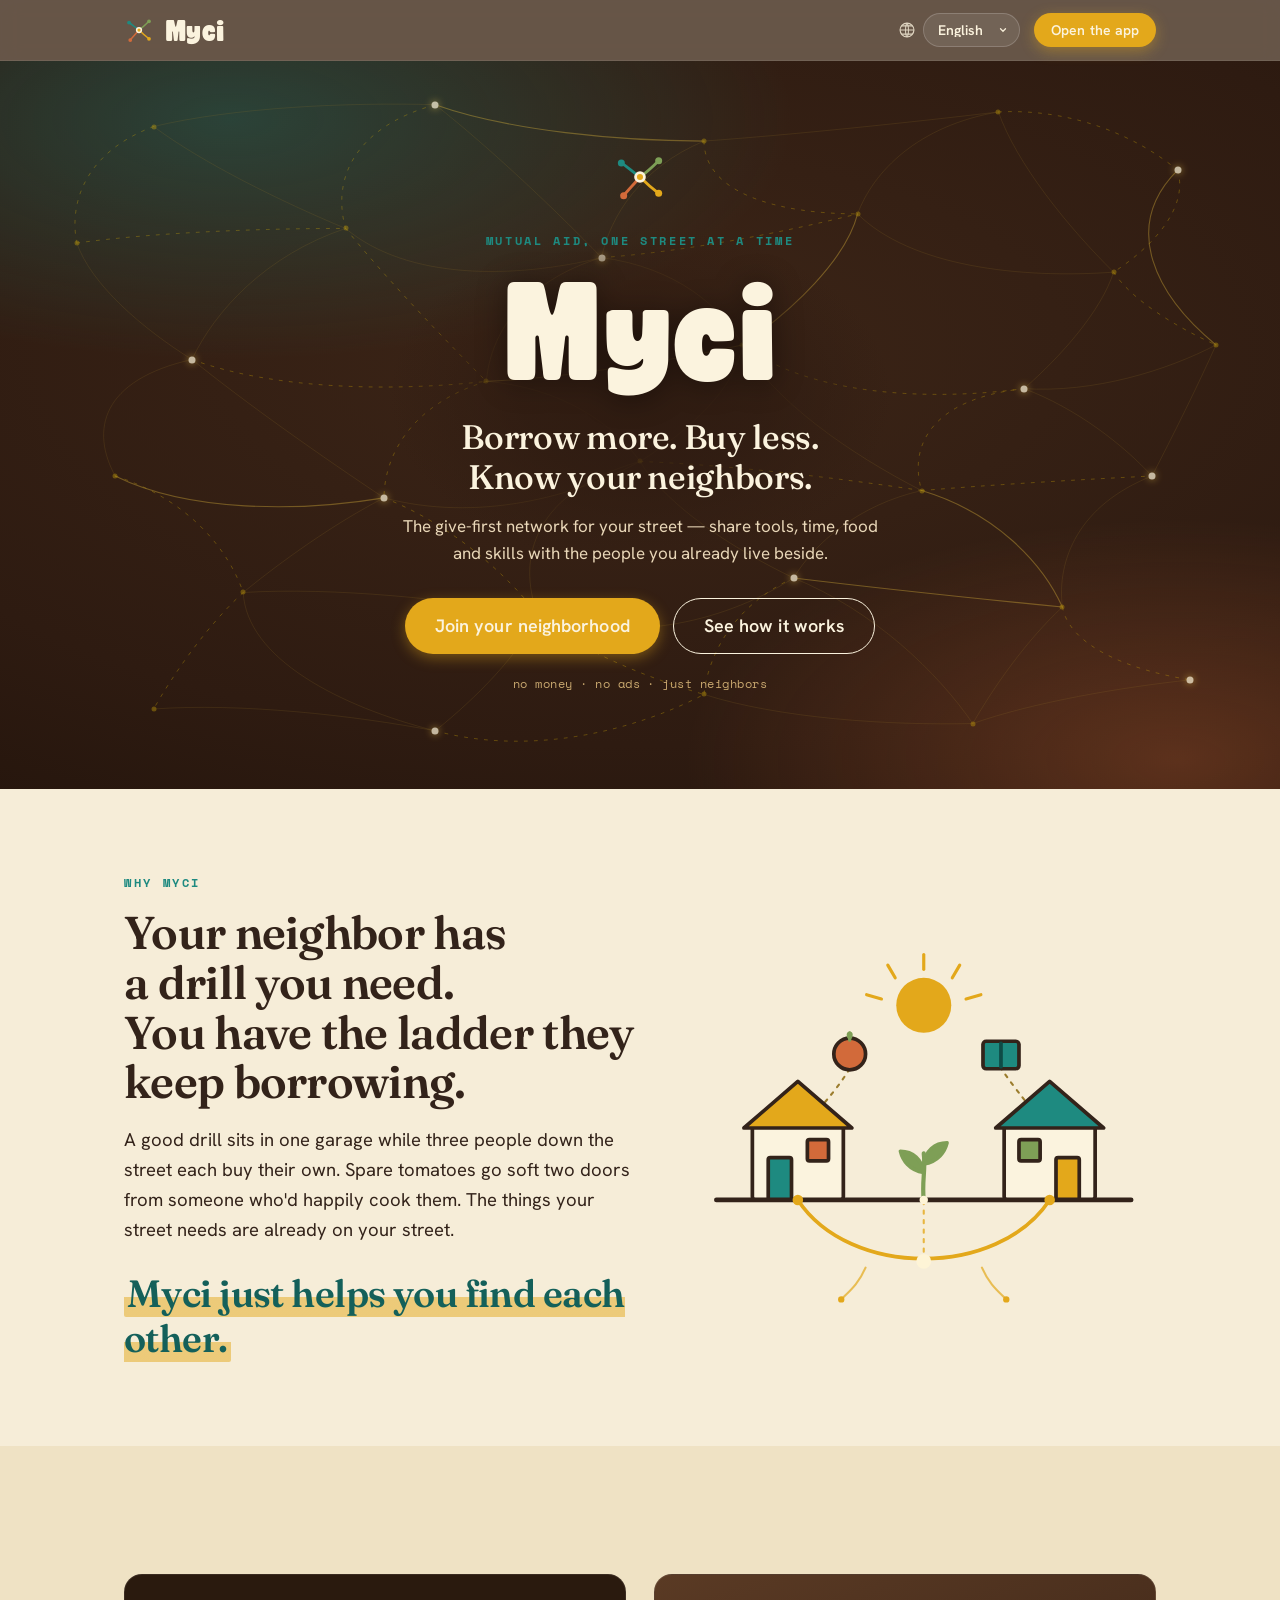
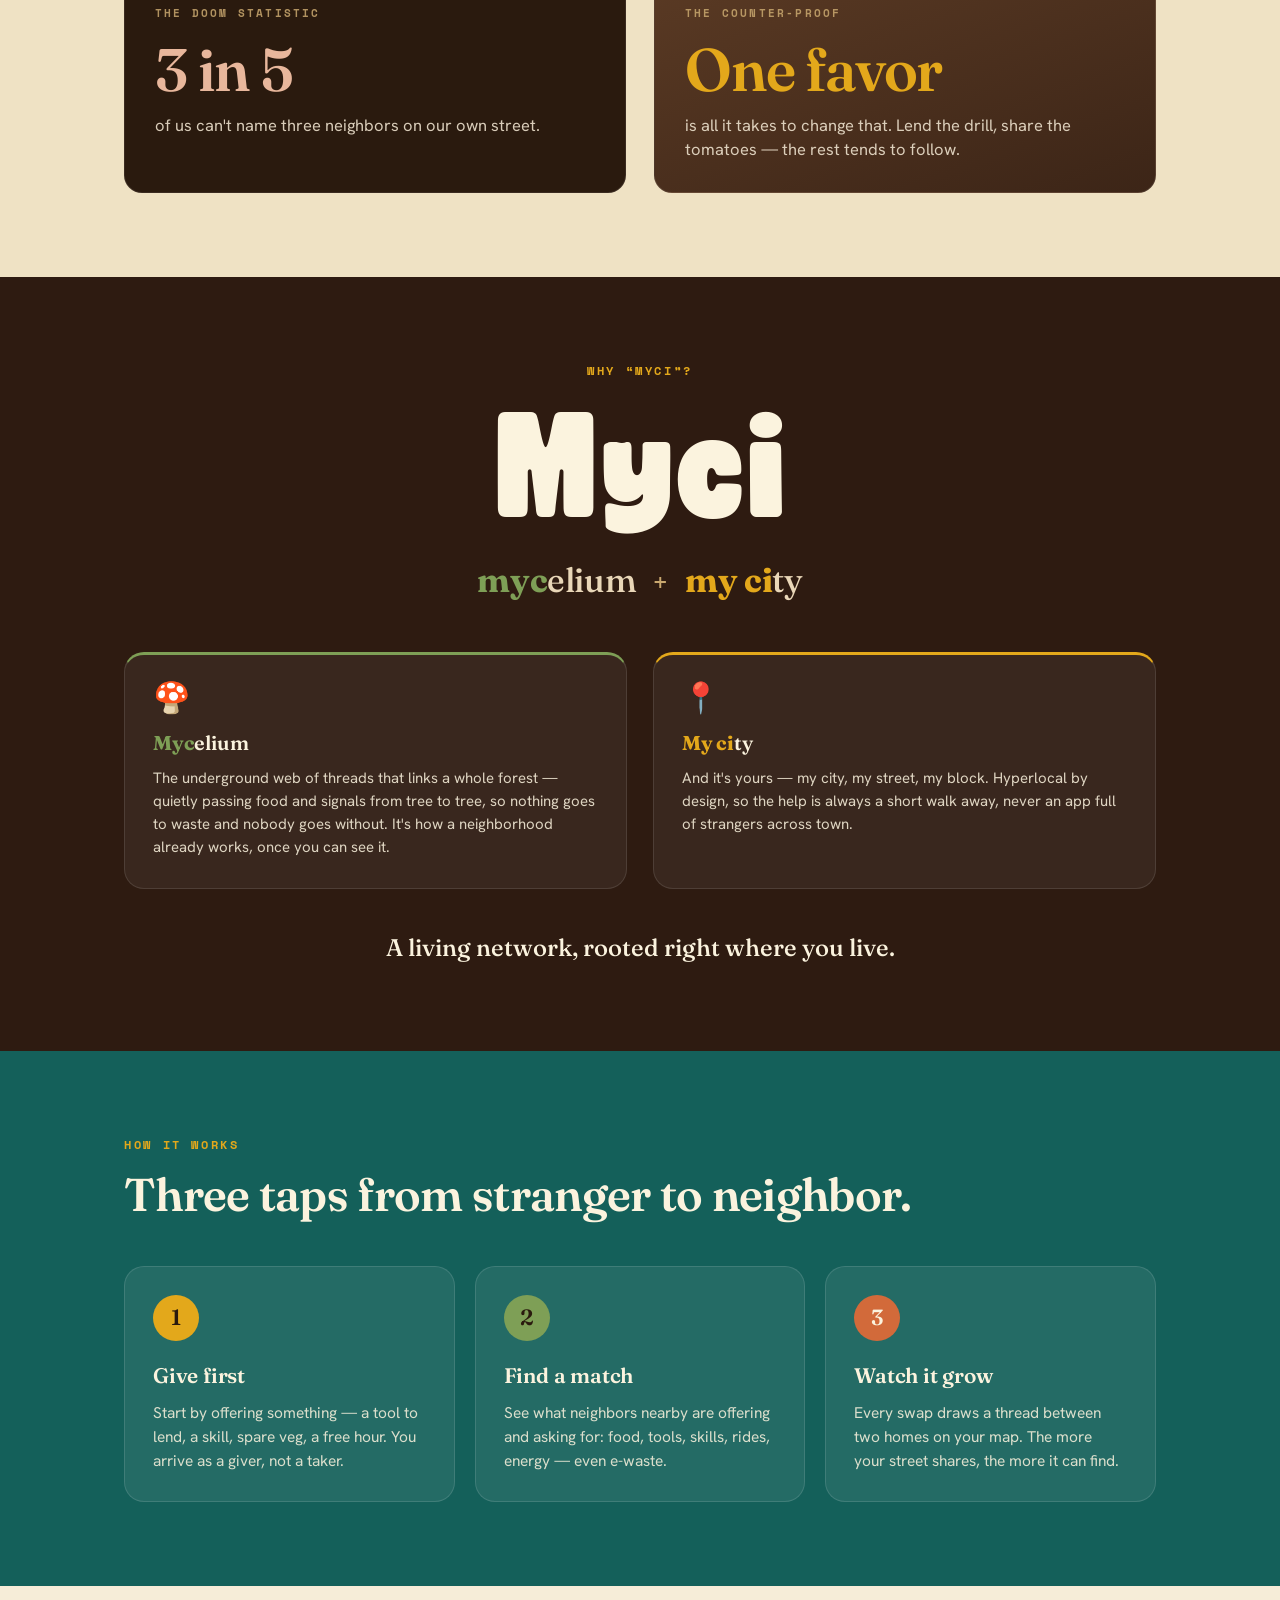
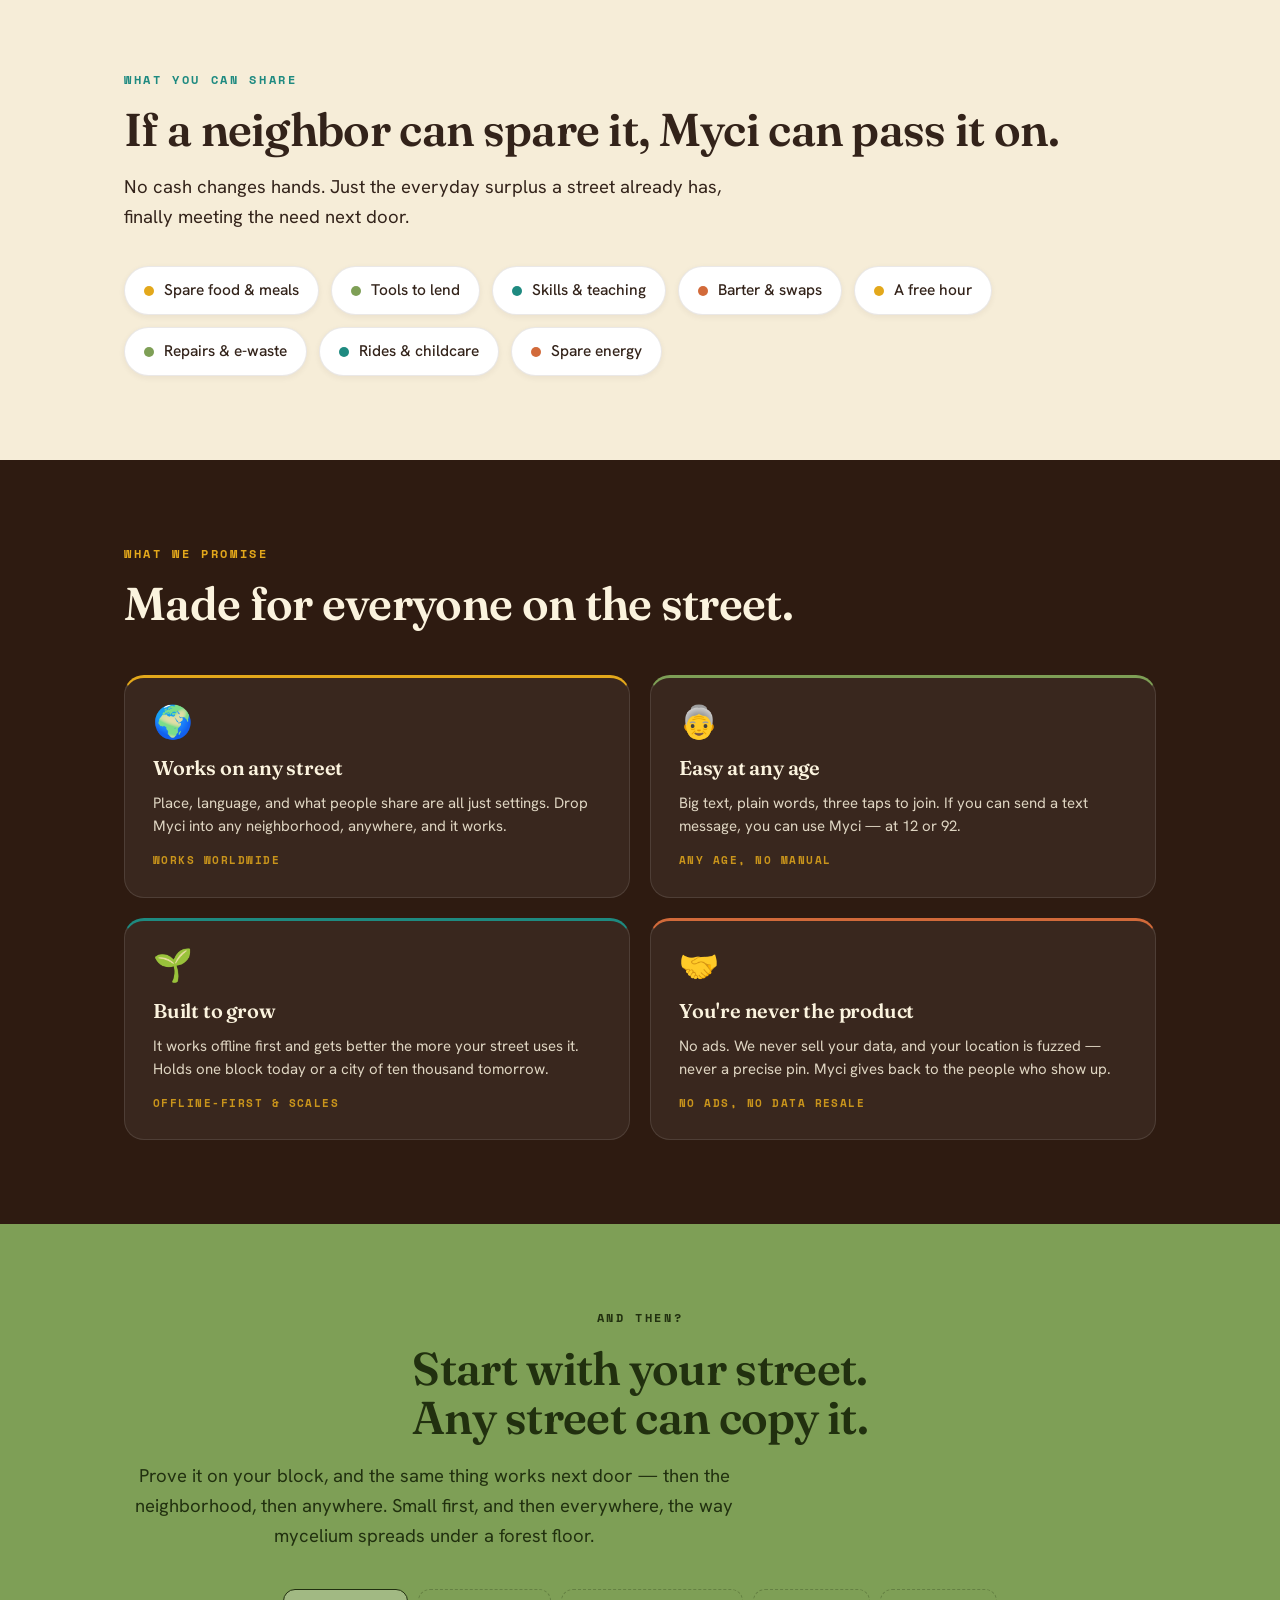
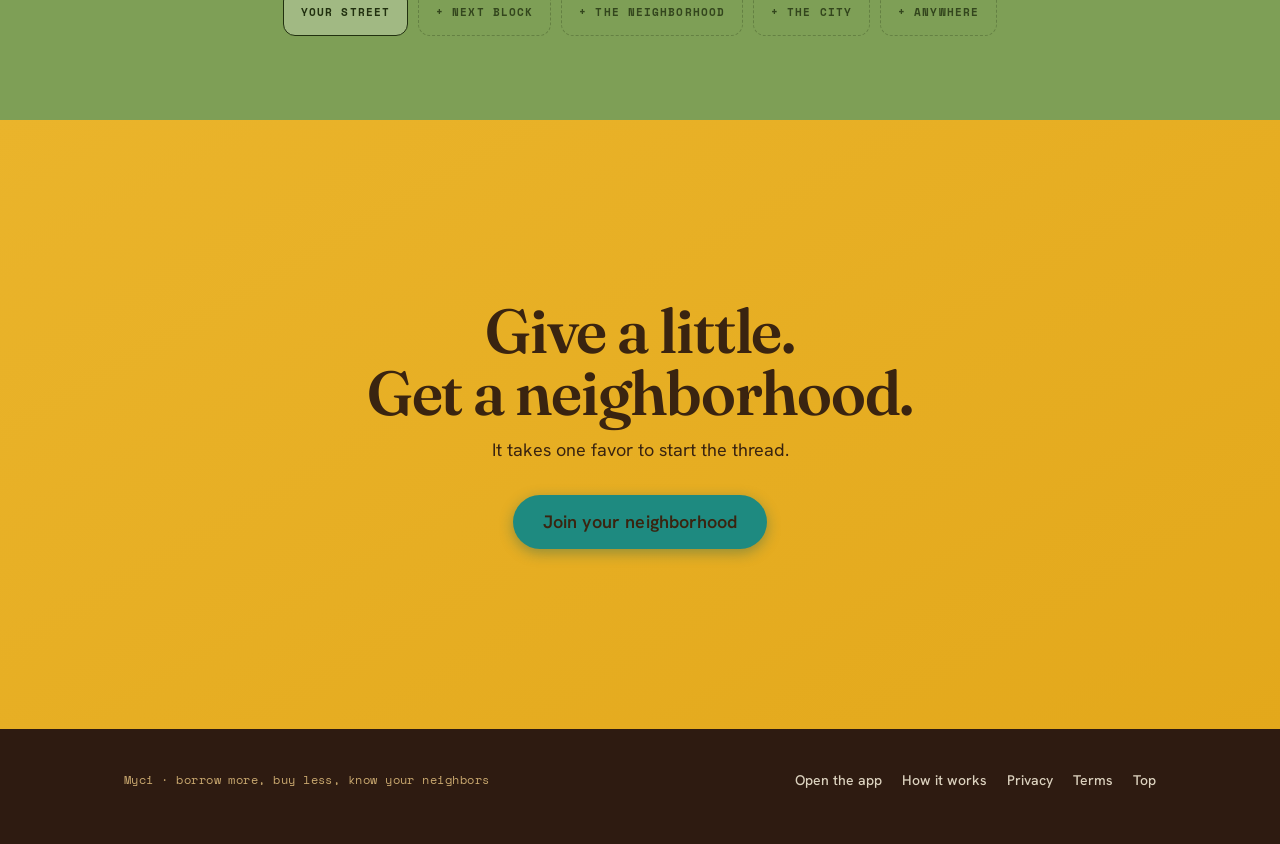
==== commit 31b0a562: "Remove phone status bar, add onboarding back button, open guest compose - Drop the simulated phone s" ====
--- a/myci/index.html
+++ b/myci/index.html
@@ -3,8 +3,8 @@
 <head>
 <meta charset="UTF-8" />
 <meta name="viewport" content="width=device-width, initial-scale=1.0" />
-<title>Myci — borrow more, buy less, know your neighbors</title>
-<meta name="description" content="Myci is the give-first mutual-aid network for your street. Share tools, time, food and skills with the neighbors you already have. No money, no precise location, no ads." />
+<title data-i18n="meta.title">Myci — borrow more, buy less, know your neighbors</title>
+<meta name="description" data-i18n-attr="content=meta.desc" content="Myci is the give-first mutual-aid network for your street. Share tools, time, food and skills with the neighbors you already have. No money, no precise location, no ads." />
 
 <meta property="og:title" content="Myci — borrow more, buy less, know your neighbors" />
 <meta property="og:description" content="The give-first network for your street. Connect a surplus to a need on one block, then let it grow." />
@@ -20,7 +20,7 @@
 </head>
 <body class="landing">
 
-<a class="skip" href="#main">Skip to content</a>
+<a class="skip" href="#main" data-i18n="skip">Skip to content</a>
 
 <!-- ── Header ───────────────────────────────────────────────────────────── -->
 <header class="site-header">
@@ -44,7 +44,10 @@
       </svg>
       <span class="logo-word">Myci</span>
     </a>
-    <a class="btn btn-primary btn-sm" href="/app">Open the app</a>
+    <div class="header-actions">
+      <div data-lang-switch></div>
+      <a class="btn btn-primary btn-sm" href="/app" data-i18n="nav.openApp">Open the app</a>
+    </div>
   </div>
 </header>
 
@@ -75,15 +78,15 @@
           </g>
         </svg>
       </span>
-      <p class="eyebrow anim d1">Mutual aid, one street at a time</p>
+      <p class="eyebrow anim d1" data-i18n="hero.eyebrow">Mutual aid, one street at a time</p>
       <h1 class="anim d1">Myci</h1>
-      <p class="tagline anim d2">Borrow more. Buy less.<br />Know your neighbors.</p>
-      <p class="subline anim d3">The give-first network for your street — share tools, time, food and skills with the people you already live beside.</p>
+      <p class="tagline anim d2" data-i18n-html="hero.tagline">Borrow more. Buy less.<br />Know your neighbors.</p>
+      <p class="subline anim d3" data-i18n="hero.subline">The give-first network for your street — share tools, time, food and skills with the people you already live beside.</p>
       <div class="hero-cta anim d4">
-        <a class="btn btn-primary btn-lg" href="/app">Join your neighborhood</a>
-        <a class="btn btn-outline btn-lg" href="#how">See how it works</a>
-      </div>
-      <p class="hero-note anim d5">no money · no ads · just neighbors</p>
+        <a class="btn btn-primary btn-lg" href="/app" data-i18n="hero.join">Join your neighborhood</a>
+        <a class="btn btn-outline btn-lg" href="#how" data-i18n="hero.see">See how it works</a>
+      </div>
+      <p class="hero-note anim d5" data-i18n="hero.note">no money · no ads · just neighbors</p>
     </div>
   </section>
 
@@ -91,14 +94,14 @@
   <section class="band band-paper">
     <div class="wrap split-grid">
       <div>
-        <p class="eyebrow reveal">Why Myci</p>
-        <h2 class="section-title reveal" style="--d:.05s">Your neighbor has a drill you need.<br />You have the ladder they keep borrowing.</h2>
-        <p class="section-lead reveal" style="--d:.1s">A good drill sits in one garage while three people down the street each buy their own. Spare tomatoes go soft two doors from someone who'd happily cook them. The things your street needs are already on your street.</p>
-        <p class="punch-line reveal" style="--d:.18s"><span class="hl">Myci just helps you find each other.</span></p>
+        <p class="eyebrow reveal" data-i18n="why.eyebrow">Why Myci</p>
+        <h2 class="section-title reveal" style="--d:.05s" data-i18n-html="why.title">Your neighbor has a drill you need.<br />You have the ladder they keep borrowing.</h2>
+        <p class="section-lead reveal" style="--d:.1s" data-i18n="why.lead">A good drill sits in one garage while three people down the street each buy their own. Spare tomatoes go soft two doors from someone who'd happily cook them. The things your street needs are already on your street.</p>
+        <p class="punch-line reveal" style="--d:.18s" data-i18n-html="why.punch"><span class="hl">Myci just helps you find each other.</span></p>
       </div>
 
       <div class="reveal reveal-r" style="--d:.12s">
-        <svg class="illus" viewBox="0 0 440 360" role="img" aria-label="Two houses on a street connected by an underground mycelium thread, sharing a tomato and a book">
+        <svg class="illus" viewBox="0 0 440 360" role="img" data-i18n-attr="aria-label=why.illusAlt" aria-label="Two houses on a street connected by an underground mycelium thread, sharing a tomato and a book">
           <g stroke="#33231A" stroke-width="3.5" stroke-linecap="round" stroke-linejoin="round">
             <!-- sun -->
             <g stroke="#E3A81B" stroke-width="3">
@@ -169,14 +172,14 @@
     <div class="wrap">
       <div class="counter">
         <div class="stat-card stat-doom reveal reveal-l">
-          <p class="stat-kicker">The doom statistic</p>
-          <p class="stat-big">3 in 5</p>
-          <p class="stat-label">of us can't name three neighbors on our own street.</p>
+          <p class="stat-kicker" data-i18n="stat.doomKicker">The doom statistic</p>
+          <p class="stat-big" data-i18n="stat.doomBig">3 in 5</p>
+          <p class="stat-label" data-i18n="stat.doomLabel">of us can't name three neighbors on our own street.</p>
         </div>
         <div class="stat-card stat-proof reveal reveal-r" style="--d:.1s">
-          <p class="stat-kicker">The counter-proof</p>
-          <p class="stat-big">One favor</p>
-          <p class="stat-label">is all it takes to change that. Lend the drill, share the tomatoes — the rest tends to follow.</p>
+          <p class="stat-kicker" data-i18n="stat.proofKicker">The counter-proof</p>
+          <p class="stat-big" data-i18n="stat.proofBig">One favor</p>
+          <p class="stat-label" data-i18n="stat.proofLabel">is all it takes to change that. Lend the drill, share the tomatoes — the rest tends to follow.</p>
         </div>
       </div>
     </div>
@@ -185,7 +188,7 @@
   <!-- ── Why the name "Myci" ────────────────────────────────────────────── -->
   <section class="band band-cocoa on-dark" id="name">
     <div class="wrap center">
-      <p class="eyebrow reveal">Why &ldquo;Myci&rdquo;?</p>
+      <p class="eyebrow reveal" data-i18n-html="name.eyebrow">Why &ldquo;Myci&rdquo;?</p>
       <div class="name-word reveal" style="--d:.05s" aria-label="Myci">Myci</div>
       <p class="name-blend reveal" style="--d:.1s">
         <span><b class="nb-myc">myc</b>elium</span>
@@ -196,38 +199,38 @@
         <article class="name-card reveal" style="--d:.05s">
           <div class="ico">🍄</div>
           <h3><b class="nb-myc">Myc</b>elium</h3>
-          <p>The underground web of threads that links a whole forest — quietly passing food and signals from tree to tree, so nothing goes to waste and nobody goes without. It's how a neighborhood already works, once you can see it.</p>
+          <p data-i18n="name.mycBody">The underground web of threads that links a whole forest — quietly passing food and signals from tree to tree, so nothing goes to waste and nobody goes without. It's how a neighborhood already works, once you can see it.</p>
         </article>
         <article class="name-card city reveal" style="--d:.12s">
           <div class="ico">📍</div>
           <h3><b class="nb-city">My ci</b>ty</h3>
-          <p>And it's yours — my city, my street, my block. Hyperlocal by design, so the help is always a short walk away, never an app full of strangers across town.</p>
-        </article>
-      </div>
-      <p class="name-foot reveal" style="--d:.18s">A living network, rooted right where you live.</p>
+          <p data-i18n="name.cityBody">And it's yours — my city, my street, my block. Hyperlocal by design, so the help is always a short walk away, never an app full of strangers across town.</p>
+        </article>
+      </div>
+      <p class="name-foot reveal" style="--d:.18s" data-i18n="name.foot">A living network, rooted right where you live.</p>
     </div>
   </section>
 
   <!-- ── How it works ───────────────────────────────────────────────────── -->
   <section class="band band-teal on-dark" id="how">
     <div class="wrap">
-      <p class="eyebrow reveal">How it works</p>
-      <h2 class="section-title reveal" style="--d:.05s">Three taps from stranger to neighbor.</h2>
+      <p class="eyebrow reveal" data-i18n="how.eyebrow">How it works</p>
+      <h2 class="section-title reveal" style="--d:.05s" data-i18n="how.title">Three taps from stranger to neighbor.</h2>
       <div class="steps">
         <article class="step reveal" style="--d:.05s">
           <div class="step-num">1</div>
-          <h3>Give first</h3>
-          <p>Start by offering something — a tool to lend, a skill, spare veg, a free hour. You arrive as a giver, not a taker.</p>
+          <h3 data-i18n="how.s1t">Give first</h3>
+          <p data-i18n="how.s1b">Start by offering something — a tool to lend, a skill, spare veg, a free hour. You arrive as a giver, not a taker.</p>
         </article>
         <article class="step reveal" style="--d:.15s">
           <div class="step-num">2</div>
-          <h3>Find a match</h3>
-          <p>See what neighbors nearby are offering and asking for: food, tools, skills, rides, energy — even e-waste.</p>
+          <h3 data-i18n="how.s2t">Find a match</h3>
+          <p data-i18n="how.s2b">See what neighbors nearby are offering and asking for: food, tools, skills, rides, energy — even e-waste.</p>
         </article>
         <article class="step reveal" style="--d:.25s">
           <div class="step-num">3</div>
-          <h3>Watch it grow</h3>
-          <p>Every swap draws a thread between two homes on your map. The more your street shares, the more it can find.</p>
+          <h3 data-i18n="how.s3t">Watch it grow</h3>
+          <p data-i18n="how.s3b">Every swap draws a thread between two homes on your map. The more your street shares, the more it can find.</p>
         </article>
       </div>
     </div>
@@ -236,18 +239,18 @@
   <!-- ── What you can share ─────────────────────────────────────────────── -->
   <section class="band band-paper">
     <div class="wrap">
-      <p class="eyebrow reveal">What you can share</p>
-      <h2 class="section-title reveal" style="--d:.05s">If a neighbor can spare it, Myci can pass it on.</h2>
-      <p class="section-lead reveal" style="--d:.1s">No cash changes hands. Just the everyday surplus a street already has, finally meeting the need next door.</p>
+      <p class="eyebrow reveal" data-i18n="share.eyebrow">What you can share</p>
+      <h2 class="section-title reveal" style="--d:.05s" data-i18n="share.title">If a neighbor can spare it, Myci can pass it on.</h2>
+      <p class="section-lead reveal" style="--d:.1s" data-i18n="share.lead">No cash changes hands. Just the everyday surplus a street already has, finally meeting the need next door.</p>
       <div class="chips reveal" style="--d:.15s">
-        <span class="chip"><span class="dot" style="background:#E3A81B"></span>Spare food &amp; meals</span>
-        <span class="chip"><span class="dot" style="background:#7E9F56"></span>Tools to lend</span>
-        <span class="chip"><span class="dot" style="background:#1E8A80"></span>Skills &amp; teaching</span>
-        <span class="chip"><span class="dot" style="background:#D26A3A"></span>Barter &amp; swaps</span>
-        <span class="chip"><span class="dot" style="background:#E3A81B"></span>A free hour</span>
-        <span class="chip"><span class="dot" style="background:#7E9F56"></span>Repairs &amp; e-waste</span>
-        <span class="chip"><span class="dot" style="background:#1E8A80"></span>Rides &amp; childcare</span>
-        <span class="chip"><span class="dot" style="background:#D26A3A"></span>Spare energy</span>
+        <span class="chip"><span class="dot" style="background:#E3A81B"></span><span data-i18n="share.c1">Spare food &amp; meals</span></span>
+        <span class="chip"><span class="dot" style="background:#7E9F56"></span><span data-i18n="share.c2">Tools to lend</span></span>
+        <span class="chip"><span class="dot" style="background:#1E8A80"></span><span data-i18n="share.c3">Skills &amp; teaching</span></span>
+        <span class="chip"><span class="dot" style="background:#D26A3A"></span><span data-i18n="share.c4">Barter &amp; swaps</span></span>
+        <span class="chip"><span class="dot" style="background:#E3A81B"></span><span data-i18n="share.c5">A free hour</span></span>
+        <span class="chip"><span class="dot" style="background:#7E9F56"></span><span data-i18n="share.c6">Repairs &amp; e-waste</span></span>
+        <span class="chip"><span class="dot" style="background:#1E8A80"></span><span data-i18n="share.c7">Rides &amp; childcare</span></span>
+        <span class="chip"><span class="dot" style="background:#D26A3A"></span><span data-i18n="share.c8">Spare energy</span></span>
       </div>
     </div>
   </section>
@@ -255,32 +258,32 @@
   <!-- ── Promises (the four criteria, said plainly) ─────────────────────── -->
   <section class="band band-cocoa on-dark">
     <div class="wrap">
-      <p class="eyebrow reveal">What we promise</p>
-      <h2 class="section-title reveal" style="--d:.05s">Made for everyone on the street.</h2>
+      <p class="eyebrow reveal" data-i18n="promise.eyebrow">What we promise</p>
+      <h2 class="section-title reveal" style="--d:.05s" data-i18n="promise.title">Made for everyone on the street.</h2>
       <div class="principles">
         <article class="principle reveal" style="--d:.05s">
           <div class="ico">🌍</div>
-          <h3>Works on any street</h3>
-          <p>Place, language, and what people share are all just settings. Drop Myci into any neighborhood, anywhere, and it works.</p>
-          <p class="tick">Works worldwide</p>
+          <h3 data-i18n="promise.p1t">Works on any street</h3>
+          <p data-i18n="promise.p1b">Place, language, and what people share are all just settings. Drop Myci into any neighborhood, anywhere, and it works.</p>
+          <p class="tick" data-i18n="promise.p1k">Works worldwide</p>
         </article>
         <article class="principle reveal" style="--d:.12s">
           <div class="ico">👵</div>
-          <h3>Easy at any age</h3>
-          <p>Big text, plain words, three taps to join. If you can send a text message, you can use Myci — at 12 or 92.</p>
-          <p class="tick">Any age, no manual</p>
+          <h3 data-i18n="promise.p2t">Easy at any age</h3>
+          <p data-i18n="promise.p2b">Big text, plain words, three taps to join. If you can send a text message, you can use Myci — at 12 or 92.</p>
+          <p class="tick" data-i18n="promise.p2k">Any age, no manual</p>
         </article>
         <article class="principle reveal" style="--d:.19s">
           <div class="ico">🌱</div>
-          <h3>Built to grow</h3>
-          <p>It works offline first and gets better the more your street uses it. Holds one block today or a city of ten thousand tomorrow.</p>
-          <p class="tick">Offline-first &amp; scales</p>
+          <h3 data-i18n="promise.p3t">Built to grow</h3>
+          <p data-i18n="promise.p3b">It works offline first and gets better the more your street uses it. Holds one block today or a city of ten thousand tomorrow.</p>
+          <p class="tick" data-i18n="promise.p3k">Offline-first &amp; scales</p>
         </article>
         <article class="principle reveal" style="--d:.26s">
           <div class="ico">🤝</div>
-          <h3>You're never the product</h3>
-          <p>No ads. We never sell your data, and your location is fuzzed — never a precise pin. Myci gives back to the people who show up.</p>
-          <p class="tick">No ads, no data resale</p>
+          <h3 data-i18n="promise.p4t">You're never the product</h3>
+          <p data-i18n="promise.p4b">No ads. We never sell your data, and your location is fuzzed — never a precise pin. Myci gives back to the people who show up.</p>
+          <p class="tick" data-i18n="promise.p4k">No ads, no data resale</p>
         </article>
       </div>
     </div>
@@ -289,15 +292,15 @@
   <!-- ── One street → every street ──────────────────────────────────────── -->
   <section class="band band-green">
     <div class="wrap pattern">
-      <p class="eyebrow reveal" style="color:#21300F">And then?</p>
-      <h2 class="section-title reveal" style="--d:.05s">Start with your street.<br />Any street can copy it.</h2>
-      <p class="section-lead center reveal" style="--d:.1s">Prove it on your block, and the same thing works next door — then the neighborhood, then anywhere. Small first, and then everywhere, the way mycelium spreads under a forest floor.</p>
+      <p class="eyebrow reveal" style="color:#21300F" data-i18n="pattern.eyebrow">And then?</p>
+      <h2 class="section-title reveal" style="--d:.05s" data-i18n-html="pattern.title">Start with your street.<br />Any street can copy it.</h2>
+      <p class="section-lead center reveal" style="--d:.1s" data-i18n="pattern.lead">Prove it on your block, and the same thing works next door — then the neighborhood, then anywhere. Small first, and then everywhere, the way mycelium spreads under a forest floor.</p>
       <div class="grid-streets reveal" style="--d:.15s">
-        <span class="tile lit">Your street</span>
-        <span class="tile">+ next block</span>
-        <span class="tile">+ the neighborhood</span>
-        <span class="tile">+ the city</span>
-        <span class="tile">+ anywhere</span>
+        <span class="tile lit" data-i18n="pattern.t1">Your street</span>
+        <span class="tile" data-i18n="pattern.t2">+ next block</span>
+        <span class="tile" data-i18n="pattern.t3">+ the neighborhood</span>
+        <span class="tile" data-i18n="pattern.t4">+ the city</span>
+        <span class="tile" data-i18n="pattern.t5">+ anywhere</span>
       </div>
     </div>
   </section>
@@ -305,9 +308,9 @@
   <!-- ── Final CTA ──────────────────────────────────────────────────────── -->
   <section class="band band-amber">
     <div class="wrap final">
-      <h2 class="reveal">Give a little.<br />Get a neighborhood.</h2>
-      <p class="reveal" style="--d:.08s">It takes one favor to start the thread.</p>
-      <a class="btn btn-teal btn-lg reveal" style="--d:.16s" href="/app">Join your neighborhood</a>
+      <h2 class="reveal" data-i18n-html="final.title">Give a little.<br />Get a neighborhood.</h2>
+      <p class="reveal" style="--d:.08s" data-i18n="final.sub">It takes one favor to start the thread.</p>
+      <a class="btn btn-teal btn-lg reveal" style="--d:.16s" href="/app" data-i18n="final.cta">Join your neighborhood</a>
     </div>
   </section>
 
@@ -316,13 +319,13 @@
 <!-- ── Footer ───────────────────────────────────────────────────────────── -->
 <footer class="site-footer">
   <div class="wrap">
-    <span class="muted">Myci · borrow more, buy less, know your neighbors</span>
+    <span class="muted" data-i18n="footer.tagline">Myci · borrow more, buy less, know your neighbors</span>
     <nav class="links" aria-label="Footer">
-      <a href="/app">Open the app</a>
-      <a href="#how">How it works</a>
-      <a href="/privacy">Privacy</a>
-      <a href="/terms">Terms</a>
-      <a href="#main">Top</a>
+      <a href="/app" data-i18n="footer.openApp">Open the app</a>
+      <a href="#how" data-i18n="footer.how">How it works</a>
+      <a href="/privacy" data-i18n="footer.privacy">Privacy</a>
+      <a href="/terms" data-i18n="footer.terms">Terms</a>
+      <a href="#main" data-i18n="footer.top">Top</a>
     </nav>
   </div>
 </footer>
@@ -409,5 +412,8 @@
     els.forEach(function (el) { io.observe(el); });
   })();
 </script>
+
+<!-- Public-page i18n + language switcher (shares the app's myci.lang) -->
+<script src="landing-i18n.js"></script>
 </body>
 </html>
--- a/myci/globals.css
+++ b/myci/globals.css
@@ -64,6 +64,8 @@
 @keyframes mycFlow      { to { stroke-dashoffset: -20; } }
 @keyframes mycGrow      { 0% { stroke-dashoffset: 560; opacity: 0; } 8% { opacity: .5; } 42% { stroke-dashoffset: 0; opacity: .5; } 90% { stroke-dashoffset: 0; opacity: .5; } 100% { stroke-dashoffset: 0; opacity: 0; } }
 @keyframes nodePulse    { 0%,100% { opacity: .5; transform: translate(-50%,-50%) scale(1); } 50% { opacity: 1; transform: translate(-50%,-50%) scale(1.5); } }
+@keyframes mycSpin      { to { transform: rotate(360deg); } }
+.myc-spin { animation: mycSpin .8s linear infinite; }
 
 /* ─────────────────────────────────────────────────────────────────────────
    LANDING PAGE — 70s revival palette, scoped fonts, animation system.
@@ -143,6 +145,29 @@
   display: flex; align-items: center; justify-content: space-between;
   padding-top: 13px; padding-bottom: 13px;
 }
+.header-actions { display: flex; align-items: center; gap: 14px; }
+
+/* ── Language switcher (public pages) ── */
+.lang-switch { display: inline-flex; align-items: center; gap: 7px; color: var(--cream); }
+.lang-globe { width: 18px; height: 18px; opacity: .8; flex-shrink: 0; }
+.lang-switch select {
+  appearance: none; -webkit-appearance: none; -moz-appearance: none;
+  font-family: var(--type); font-weight: 600; font-size: 14px; line-height: 1;
+  color: var(--cream); background-color: #ffffff14; border: 1px solid #ffffff2e;
+  border-radius: 999px; padding: 9px 30px 9px 14px; cursor: pointer;
+  background-image: url("data:image/svg+xml,%3Csvg xmlns='http://www.w3.org/2000/svg' viewBox='0 0 24 24' fill='none' stroke='%23F6EDD8' stroke-width='3' stroke-linecap='round'%3E%3Cpath d='M6 9l6 6 6-6'/%3E%3C/svg%3E");
+  background-repeat: no-repeat; background-position: right 11px center; background-size: 10px;
+  transition: background-color .12s ease;
+}
+.lang-switch select:hover { background-color: #ffffff26; }
+.lang-switch option { color: #2E1B11; }
+[dir="rtl"] .lang-switch select {
+  padding: 9px 14px 9px 30px; background-position: left 11px center;
+}
+@media (max-width: 480px) {
+  .lang-switch select { padding: 8px 26px 8px 11px; font-size: 13px; }
+  [dir="rtl"] .lang-switch select { padding: 8px 11px 8px 26px; }
+}
 
 /* ── Buttons (body font, vertically centred) ── */
 .btn {
